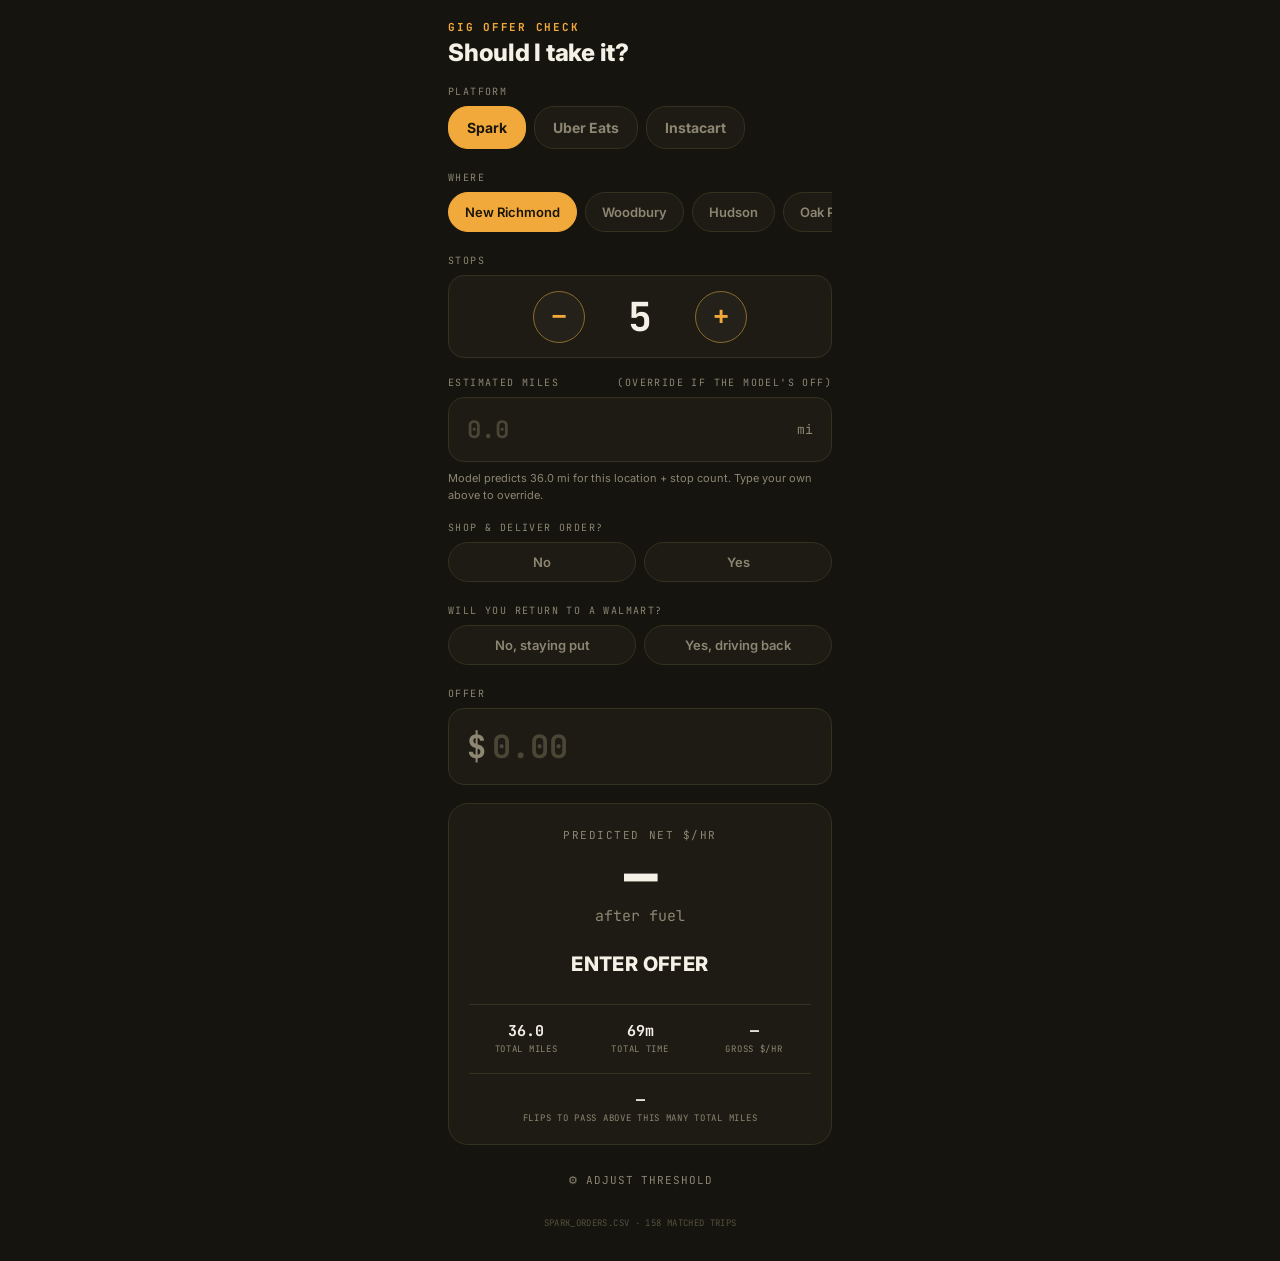
==== index.html.html @ ee831e2d "Add files via upload Add files override" ====
<!DOCTYPE html>
<html lang="en">
<head>
<meta charset="UTF-8">
<meta name="viewport" content="width=device-width, initial-scale=1.0, maximum-scale=1.0, user-scalable=no">
<title>Should I Take It?</title>
<style>
  @import url('https://fonts.googleapis.com/css2?family=JetBrains+Mono:wght@400;500;700;800&family=Inter:wght@400;500;600;700;800&display=swap');

  :root {
    --bg: #15140F;
    --panel: #1D1B14;
    --panel-2: #24211A;
    --amber: #F2A93B;
    --amber-dim: #8A6A2E;
    --go: #4CAF6D;
    --go-dim: #1F3A28;
    --stop: #E2503F;
    --stop-dim: #3E211D;
    --cream: #F5F1E6;
    --muted: #8C8672;
    --line: #35311F;
  }

  * { box-sizing: border-box; -webkit-tap-highlight-color: transparent; }

  html, body {
    margin: 0;
    padding: 0;
    background: var(--bg);
    color: var(--cream);
    font-family: 'Inter', -apple-system, sans-serif;
    min-height: 100%;
    overscroll-behavior: none;
  }

  .app {
    max-width: 420px;
    margin: 0 auto;
    padding: 20px 18px 32px;
    min-height: 100vh;
  }

  .eyebrow {
    font-family: 'JetBrains Mono', monospace;
    font-size: 11px;
    letter-spacing: 0.16em;
    text-transform: uppercase;
    color: var(--amber);
    font-weight: 700;
    margin-bottom: 4px;
  }

  h1 {
    font-size: 24px;
    font-weight: 800;
    margin: 0 0 18px 0;
    letter-spacing: -0.01em;
  }

  .section-label {
    font-family: 'JetBrains Mono', monospace;
    font-size: 10px;
    letter-spacing: 0.14em;
    text-transform: uppercase;
    color: var(--muted);
    margin-bottom: 8px;
    display: flex;
    justify-content: space-between;
    align-items: center;
  }

  /* Pill rows (platform, location, toggles) */
  .pill-row {
    display: flex;
    gap: 8px;
    overflow-x: auto;
    padding-bottom: 4px;
    margin-bottom: 18px;
    scrollbar-width: none;
  }
  .pill-row::-webkit-scrollbar { display: none; }

  .pill {
    flex: 0 0 auto;
    font-family: 'Inter', sans-serif;
    font-size: 13px;
    font-weight: 600;
    padding: 10px 16px;
    border-radius: 20px;
    border: 1px solid var(--line);
    background: var(--panel);
    color: var(--muted);
    white-space: nowrap;
    cursor: pointer;
    transition: all 0.12s ease;
    min-height: 40px;
    display: flex;
    align-items: center;
  }
  .pill.active {
    background: var(--amber);
    border-color: var(--amber);
    color: #1A1509;
  }
  .pill.toggle-yes.active { background: var(--go); border-color: var(--go); color: #0B1E12; }
  .pill.toggle-no.active { background: var(--panel-2); border-color: var(--muted); color: var(--cream); }

  .pill-row.two-up .pill { flex: 1 1 0; justify-content: center; }

  /* Platform tabs — slightly bigger, top of app */
  .platform-row .pill { font-weight: 700; font-size: 14px; padding: 12px 18px; }

  /* Stepper */
  .stepper {
    display: flex;
    align-items: center;
    justify-content: center;
    gap: 20px;
    background: var(--panel);
    border: 1px solid var(--line);
    border-radius: 16px;
    padding: 14px;
    margin-bottom: 18px;
  }
  .stepper button {
    width: 52px;
    height: 52px;
    border-radius: 50%;
    border: 1px solid var(--amber-dim);
    background: var(--panel-2);
    color: var(--amber);
    font-size: 26px;
    font-weight: 700;
    cursor: pointer;
    display: flex;
    align-items: center;
    justify-content: center;
    user-select: none;
    touch-action: manipulation;
  }
  .stepper button:active { background: var(--amber); color: #1A1509; }
  .stops-display {
    font-family: 'JetBrains Mono', monospace;
    font-size: 40px;
    font-weight: 700;
    min-width: 70px;
    text-align: center;
  }
  .stops-sub {
    font-family: 'JetBrains Mono', monospace;
    font-size: 10px;
    color: var(--muted);
    text-transform: uppercase;
    letter-spacing: 0.08em;
    margin-top: 2px;
  }

  /* Generic number/pay input box */
  .input-box {
    display: flex;
    align-items: center;
    background: var(--panel);
    border: 1px solid var(--line);
    border-radius: 16px;
    padding: 8px 18px;
    margin-bottom: 18px;
  }
  .input-box .prefix {
    font-family: 'JetBrains Mono', monospace;
    font-size: 28px;
    font-weight: 700;
    color: var(--muted);
    margin-right: 6px;
  }
  .input-box.big .prefix, .input-box.big input { font-size: 32px; }
  .input-box input {
    flex: 1;
    background: transparent;
    border: none;
    outline: none;
    color: var(--cream);
    font-family: 'JetBrains Mono', monospace;
    font-size: 24px;
    font-weight: 700;
    width: 100%;
    padding: 8px 0;
  }
  .input-box input::placeholder { color: #4A4636; }
  .input-box .suffix {
    font-family: 'JetBrains Mono', monospace;
    font-size: 13px;
    color: var(--muted);
    margin-left: 6px;
    white-space: nowrap;
  }

  .field-pair { display: flex; gap: 10px; }
  .field-pair > div { flex: 1; }

  /* Meter / verdict panel */
  .meter {
    border-radius: 20px;
    padding: 24px 20px 20px;
    text-align: center;
    transition: background 0.2s ease, border-color 0.2s ease;
    border: 1px solid var(--line);
    background: var(--panel);
    position: relative;
    overflow: hidden;
  }
  .meter.go { background: linear-gradient(180deg, var(--go-dim), var(--panel) 70%); border-color: var(--go); }
  .meter.stop { background: linear-gradient(180deg, var(--stop-dim), var(--panel) 70%); border-color: var(--stop); }

  .meter-label {
    font-family: 'JetBrains Mono', monospace;
    font-size: 11px;
    letter-spacing: 0.14em;
    text-transform: uppercase;
    color: var(--muted);
    margin-bottom: 6px;
  }
  .meter-value {
    font-family: 'JetBrains Mono', monospace;
    font-size: 56px;
    font-weight: 800;
    line-height: 1;
    letter-spacing: -0.02em;
  }
  .meter-unit {
    font-family: 'JetBrains Mono', monospace;
    font-size: 15px;
    color: var(--muted);
    margin-top: 2px;
  }

  .verdict {
    margin-top: 16px;
    display: inline-block;
    font-family: 'Inter', sans-serif;
    font-weight: 800;
    font-size: 20px;
    letter-spacing: 0.02em;
    padding: 10px 28px;
    border-radius: 30px;
  }
  .verdict.go { background: var(--go); color: #0B1E12; }
  .verdict.stop { background: var(--stop); color: #2A0F0B; }

  .detail-row {
    display: flex;
    justify-content: space-around;
    margin-top: 18px;
    padding-top: 16px;
    border-top: 1px solid var(--line);
    flex-wrap: wrap;
    gap: 10px 0;
  }
  .detail-item { text-align: center; flex: 1 1 33%; min-width: 80px; }
  .detail-item .num {
    font-family: 'JetBrains Mono', monospace;
    font-size: 15px;
    font-weight: 700;
  }
  .detail-item .lbl {
    font-family: 'JetBrains Mono', monospace;
    font-size: 9px;
    color: var(--muted);
    text-transform: uppercase;
    letter-spacing: 0.08em;
    margin-top: 2px;
  }

  /* Settings toggle */
  .settings-toggle {
    margin-top: 20px;
    text-align: center;
  }
  .settings-toggle button {
    background: none;
    border: none;
    color: var(--muted);
    font-family: 'JetBrains Mono', monospace;
    font-size: 11px;
    letter-spacing: 0.08em;
    text-transform: uppercase;
    cursor: pointer;
    padding: 8px;
  }
  .settings-panel {
    display: none;
    margin-top: 12px;
    background: var(--panel);
    border: 1px solid var(--line);
    border-radius: 14px;
    padding: 16px;
  }
  .settings-panel.open { display: block; }
  .settings-panel label {
    font-family: 'JetBrains Mono', monospace;
    font-size: 10px;
    color: var(--muted);
    text-transform: uppercase;
    letter-spacing: 0.08em;
    display: flex;
    justify-content: space-between;
  }
  .settings-panel input[type="range"] {
    width: 100%;
    margin-top: 8px;
    accent-color: var(--amber);
  }
  .settings-note {
    font-size: 11px;
    color: var(--muted);
    margin-top: 10px;
    line-height: 1.5;
  }
  .save-tag {
    font-family: 'JetBrains Mono', monospace;
    font-size: 9px;
    color: var(--go);
    letter-spacing: 0.06em;
    margin-top: 8px;
    opacity: 0;
    transition: opacity 0.3s ease;
  }
  .save-tag.show { opacity: 1; }

  .footer-note {
    text-align: center;
    font-family: 'JetBrains Mono', monospace;
    font-size: 9px;
    color: #55503E;
    margin-top: 22px;
    letter-spacing: 0.04em;
  }
</style>
</head>
<body>
<div class="app">
  <div class="eyebrow">Gig Offer Check</div>
  <h1>Should I take it?</h1>

  <div class="section-label">Platform</div>
  <div class="pill-row platform-row" id="platformRow"></div>

  <div id="sparkFields">
    <div class="section-label">Where</div>
    <div class="pill-row" id="locationRow"></div>

    <div class="section-label">Stops</div>
    <div class="stepper">
      <button id="stopsMinus">−</button>
      <div>
        <div class="stops-display" id="stopsVal">5</div>
      </div>
      <button id="stopsPlus">+</button>
    </div>

    <div class="section-label">Estimated Miles <span style="font-weight:400;">(override if the model's off)</span></div>
    <div class="input-box">
      <input type="number" inputmode="decimal" id="sparkMilesOverride" placeholder="0.0" step="0.1">
      <span class="suffix">mi</span>
    </div>
    <div class="settings-note" id="sparkMilesHint" style="margin-top:-10px; margin-bottom:18px;"></div>
  </div>

  <div id="directFields" style="display:none;">
    <div class="section-label">Miles (from the app)</div>
    <div class="input-box">
      <input type="number" inputmode="decimal" id="milesInput" placeholder="0.0" step="0.1">
      <span class="suffix">mi</span>
    </div>

    <div class="section-label">App's Estimated Time</div>
    <div class="input-box">
      <input type="number" inputmode="numeric" id="appTimeInput" placeholder="0" step="1">
      <span class="suffix">min</span>
    </div>
  </div>

  <div id="sdSection">
    <div class="section-label">Shop &amp; Deliver Order?</div>
    <div class="pill-row two-up" id="sdRow">
      <div class="pill toggle-no" data-val="no">No</div>
      <div class="pill toggle-yes" data-val="yes">Yes</div>
    </div>
    <div id="itemsField" style="display:none;">
      <div class="section-label">Number of Items</div>
      <div class="input-box">
        <input type="number" inputmode="numeric" id="itemsInput" placeholder="0" step="1">
        <span class="suffix">items · 73 sec/item</span>
      </div>
    </div>
  </div>

  <div class="section-label">Will You Return to a Walmart?</div>
  <div class="pill-row two-up" id="returnRow">
    <div class="pill toggle-no" data-val="no">No, staying put</div>
    <div class="pill toggle-yes" data-val="yes">Yes, driving back</div>
  </div>
  <div id="returnMilesField" style="display:none;">
    <div class="section-label">Miles to Nearest Walmart <span style="font-weight:400;">(you know this better than any estimate)</span></div>
    <div class="input-box">
      <input type="number" inputmode="decimal" id="returnMilesInput" placeholder="0.0" step="0.5">
      <span class="suffix">mi</span>
    </div>
  </div>


  <div class="section-label">Offer</div>
  <div class="input-box big">
    <span class="prefix">$</span>
    <input type="number" inputmode="decimal" id="payInput" placeholder="0.00" step="0.01">
  </div>

  <div class="meter" id="meter">
    <div class="meter-label">Predicted net $/hr</div>
    <div class="meter-value" id="netPerHr">—</div>
    <div class="meter-unit">after fuel</div>
    <div class="verdict" id="verdict">ENTER OFFER</div>

    <div class="detail-row">
      <div class="detail-item">
        <div class="num" id="predMiles">—</div>
        <div class="lbl">Total Miles</div>
      </div>
      <div class="detail-item">
        <div class="num" id="predDur">—</div>
        <div class="lbl">Total Time</div>
      </div>
      <div class="detail-item">
        <div class="num" id="grossPerHr">—</div>
        <div class="lbl">Gross $/hr</div>
      </div>
    </div>
    <div class="detail-row" id="breakevenRow">
      <div class="detail-item" style="flex:1 1 100%;">
        <div class="num" id="breakevenMiles">—</div>
        <div class="lbl">Flips to PASS above this many total miles</div>
      </div>
    </div>
  </div>

  <div class="settings-toggle">
    <button id="settingsBtn">⚙ Adjust threshold</button>
  </div>
  <div class="settings-panel" id="settingsPanel">
    <label>Accept if net $/hr is above <span id="threshVal">$25</span></label>
    <input type="range" id="threshSlider" min="10" max="50" value="25" step="1">
    <div class="save-tag" id="saveTag">✓ SAVED FOR NEXT TIME</div>
    <div class="settings-note">
      Spark estimates are fitted from 158 of your logged orders (May–Aug 2026): distance and time predicted by location + stop count. Uber Eats and Instacart use direct inputs since there's no logged history for them yet — accuracy there will improve once you've logged some real orders. Return-trip miles are never auto-filled — you know which Walmart you'll end up nearest better than any estimate could. All platforms: fuel at $0.222/mi (18 mpg, $4/gal), plus a flat 5-min staging buffer baked into every estimate.
    </div>
  </div>

  <div class="footer-note" id="footerNote">SPARK_ORDERS.CSV · 158 MATCHED TRIPS</div>
</div>

<script>
  // Regression coefficients per location: miles = slope*stops + intercept, duration_min = slope*stops + intercept
  // Derived from historical Spark orders matched to Everlance mileage (May-Aug 2026)
  const SPARK_MODEL = {
    "New Richmond":      { mi_m: 2.226, mi_b: 24.92, dur_m: 6.002, dur_b: 33.62 },
    "Woodbury":          { mi_m: 0.837, mi_b: 30.94, dur_m: 4.324, dur_b: 48.05 },
    "Hudson":            { mi_m: 1.675, mi_b: 19.78, dur_m: 6.849, dur_b: 23.24 },
    "Oak Park Heights":  { mi_m: 2.978, mi_b: 17.12, dur_m: 7.404, dur_b: 27.14 },
    "Hastings":          { mi_m: 0.477, mi_b: 41.78, dur_m: 4.473, dur_b: 49.14 },
    "Cottage Grove":     { mi_m: 6.370, mi_b: -2.19, dur_m: 11.004, dur_b: 13.64 },
    "Sam's Club":        { mi_m: 2.463, mi_b: 20.77, dur_m: 8.150, dur_b: 17.00 },
    "Other":             { mi_m: 1.660, mi_b: 25.83, dur_m: 5.586, dur_b: 35.15 }
  };
  const sparkLocations = Object.keys(SPARK_MODEL);

  const PLATFORMS = ["Spark", "Uber Eats", "Instacart"];
  const FUEL_RATE = 4.00 / 18;      // $/mile at 18 mpg, $4/gal
  const STAGING_MIN = 5;            // flat buffer baked into every order
  const SHOP_SEC_PER_ITEM = 73;     // Derek's measured shopping speed
  const RETURN_AVG_MPH = 35;        // assumed speed for converting return miles to time
  const STORAGE_KEY = "gig_go_nogo_threshold";

  let state = {
    platform: "Spark",
    location: "New Richmond",
    stops: 5,
    sparkMilesOverride: null,
    miles: null,
    appTimeMin: null,
    isSD: false,
    items: null,
    willReturn: false,
    returnMiles: null,
    pay: null,
    threshold: 25
  };

  // ---- Storage: load saved threshold on start (non-blocking) ----
  (async function loadThreshold() {
    try {
      if (window.storage && window.storage.get) {
        const result = await window.storage.get(STORAGE_KEY, false);
        if (result && result.value) {
          const saved = parseInt(result.value);
          if (!isNaN(saved) && saved >= 10 && saved <= 50) {
            state.threshold = saved;
            threshSlider.value = saved;
            threshVal.textContent = '$' + saved;
            render();
          }
        }
      }
    } catch (e) {
      // no saved value yet, or storage unavailable — silently keep default
    }
  })();

  async function saveThreshold(val) {
    try {
      if (window.storage && window.storage.set) {
        await window.storage.set(STORAGE_KEY, String(val), false);
        const tag = document.getElementById('saveTag');
        tag.classList.add('show');
        setTimeout(() => tag.classList.remove('show'), 1400);
      }
    } catch (e) {
      // saving failed silently — threshold still works for this session
    }
  }

  // ---- Platform pills ----
  const platformRow = document.getElementById('platformRow');
  PLATFORMS.forEach(p => {
    const el = document.createElement('div');
    el.className = 'pill' + (p === state.platform ? ' active' : '');
    el.textContent = p;
    el.onclick = () => {
      state.platform = p;
      document.querySelectorAll('#platformRow .pill').forEach(x => x.classList.remove('active'));
      el.classList.add('active');
      updatePlatformView();
      render();
    };
    platformRow.appendChild(el);
  });

  function updatePlatformView() {
    const isSpark = state.platform === 'Spark';
    document.getElementById('sparkFields').style.display = isSpark ? 'block' : 'none';
    document.getElementById('directFields').style.display = isSpark ? 'none' : 'block';
    document.getElementById('footerNote').textContent = isSpark
      ? 'SPARK_ORDERS.CSV · 158 MATCHED TRIPS'
      : state.platform.toUpperCase().replace(' ', '_') + ' · DIRECT-INPUT MODEL (NO HISTORY YET)';
  }

  // ---- Spark location pills ----
  const locRow = document.getElementById('locationRow');
  sparkLocations.forEach(loc => {
    const p = document.createElement('div');
    p.className = 'pill' + (loc === state.location ? ' active' : '');
    p.textContent = loc;
    p.onclick = () => {
      state.location = loc;
      document.querySelectorAll('#locationRow .pill').forEach(el => el.classList.remove('active'));
      p.classList.add('active');
      render();
    };
    locRow.appendChild(p);
  });

  // ---- Stops stepper (Spark only) ----
  document.getElementById('stopsMinus').onclick = () => {
    state.stops = Math.max(1, state.stops - 1);
    render();
  };
  document.getElementById('stopsPlus').onclick = () => {
    state.stops = Math.min(30, state.stops + 1);
    render();
  };

  // ---- Spark miles override ----
  document.getElementById('sparkMilesOverride').addEventListener('input', e => {
    const v = parseFloat(e.target.value);
    state.sparkMilesOverride = (e.target.value === '' || isNaN(v)) ? null : v;
    render();
  });

  // ---- Direct-input fields (Uber Eats / Instacart) ----
  document.getElementById('milesInput').addEventListener('input', e => {
    state.miles = parseFloat(e.target.value);
    render();
  });
  document.getElementById('appTimeInput').addEventListener('input', e => {
    state.appTimeMin = parseFloat(e.target.value);
    render();
  });

  // ---- Shop & Deliver toggle ----
  const sdRow = document.getElementById('sdRow');
  sdRow.querySelectorAll('.pill').forEach(p => {
    p.onclick = () => {
      state.isSD = p.dataset.val === 'yes';
      sdRow.querySelectorAll('.pill').forEach(x => x.classList.remove('active'));
      p.classList.add('active');
      document.getElementById('itemsField').style.display = state.isSD ? 'block' : 'none';
      render();
    };
  });
  document.getElementById('itemsInput').addEventListener('input', e => {
    state.items = parseFloat(e.target.value);
    render();
  });

  // ---- Return-to-a-Walmart toggle ----
  // No auto-filled distance: Derek's "hub" is whichever Walmart is nearest
  // wherever he ends up, not a fixed location, so he types the mileage himself.
  const returnRow = document.getElementById('returnRow');
  returnRow.querySelectorAll('.pill').forEach(p => {
    p.onclick = () => {
      state.willReturn = p.dataset.val === 'yes';
      returnRow.querySelectorAll('.pill').forEach(x => x.classList.remove('active'));
      p.classList.add('active');
      const field = document.getElementById('returnMilesField');
      field.style.display = state.willReturn ? 'block' : 'none';
      if (state.willReturn) {
        document.getElementById('returnMilesInput').focus();
      } else {
        state.returnMiles = null;
        document.getElementById('returnMilesInput').value = '';
      }
      render();
    };
  });
  document.getElementById('returnMilesInput').addEventListener('input', e => {
    state.returnMiles = parseFloat(e.target.value);
    render();
  });

  // ---- Offer input ----
  document.getElementById('payInput').addEventListener('input', e => {
    state.pay = parseFloat(e.target.value);
    render();
  });

  // ---- Settings panel / threshold ----
  const settingsBtn = document.getElementById('settingsBtn');
  const settingsPanel = document.getElementById('settingsPanel');
  settingsBtn.onclick = () => settingsPanel.classList.toggle('open');

  const threshSlider = document.getElementById('threshSlider');
  const threshVal = document.getElementById('threshVal');
  threshSlider.addEventListener('input', e => {
    state.threshold = parseInt(e.target.value);
    threshVal.textContent = '$' + state.threshold;
    render();
  });
  threshSlider.addEventListener('change', e => {
    saveThreshold(parseInt(e.target.value));
  });

  // ---- Core calculation + render ----
  function render() {
    document.getElementById('stopsVal').textContent = state.stops;

    let baseMiles, baseDurMin;

    if (state.platform === 'Spark') {
      const m = SPARK_MODEL[state.location];
      const modelPredMiles = Math.max(1, m.mi_m * state.stops + m.mi_b);
      baseDurMin = Math.max(8, m.dur_m * state.stops + m.dur_b);

      const hasOverride = state.sparkMilesOverride !== null && state.sparkMilesOverride > 0;
      baseMiles = hasOverride ? state.sparkMilesOverride : modelPredMiles;

      const hintEl = document.getElementById('sparkMilesHint');
      if (hasOverride) {
        hintEl.textContent = 'Model would\u2019ve predicted ' + modelPredMiles.toFixed(1) + ' mi \u2014 using your ' + state.sparkMilesOverride.toFixed(1) + ' mi instead.';
      } else {
        hintEl.textContent = 'Model predicts ' + modelPredMiles.toFixed(1) + ' mi for this location + stop count. Type your own above to override.';
      }
    } else {
      baseMiles = state.miles || 0;
      baseDurMin = state.appTimeMin || 0;
    }

    let totalMiles = baseMiles;
    let totalDurMin = baseDurMin + STAGING_MIN;

    if (state.isSD && state.items) {
      totalDurMin += (state.items * SHOP_SEC_PER_ITEM) / 60;
    }

    if (state.willReturn && state.returnMiles) {
      totalMiles += state.returnMiles;
      totalDurMin += (state.returnMiles / RETURN_AVG_MPH) * 60;
    }

    const totalHours = totalDurMin / 60;

    document.getElementById('predMiles').textContent = totalMiles > 0 ? totalMiles.toFixed(1) : '—';
    document.getElementById('predDur').textContent = totalDurMin > 0 ? Math.round(totalDurMin) + 'm' : '—';

    const netEl = document.getElementById('netPerHr');
    const verdictEl = document.getElementById('verdict');
    const meterEl = document.getElementById('meter');
    const grossEl = document.getElementById('grossPerHr');
    const breakevenEl = document.getElementById('breakevenMiles');

    const haveInputs = state.pay && state.pay > 0 && totalHours > 0 &&
      (state.platform === 'Spark' || (state.miles && state.appTimeMin));

    if (!haveInputs) {
      netEl.textContent = '—';
      grossEl.textContent = '—';
      breakevenEl.textContent = '—';
      verdictEl.textContent = state.pay ? 'ENTER MILES + TIME' : 'ENTER OFFER';
      verdictEl.className = 'verdict';
      meterEl.className = 'meter';
      return;
    }

    const fuelCost = totalMiles * FUEL_RATE;
    const netTotal = state.pay - fuelCost;
    const netPerHr = netTotal / totalHours;
    const grossPerHr = state.pay / totalHours;
    const breakevenMiles = (state.pay - state.threshold * totalHours) / FUEL_RATE;

    netEl.textContent = '$' + netPerHr.toFixed(2);
    grossEl.textContent = '$' + grossPerHr.toFixed(2);

    if (breakevenMiles < 0) {
      breakevenEl.textContent = '0 mi (already below)';
    } else {
      breakevenEl.textContent = breakevenMiles.toFixed(1) + ' mi';
    }

    if (netPerHr >= state.threshold) {
      verdictEl.textContent = 'TAKE IT';
      verdictEl.className = 'verdict go';
      meterEl.className = 'meter go';
    } else {
      verdictEl.textContent = 'PASS';
      verdictEl.className = 'verdict stop';
      meterEl.className = 'meter stop';
    }
  }

  updatePlatformView();
  render();
</script>
</body>
</html>
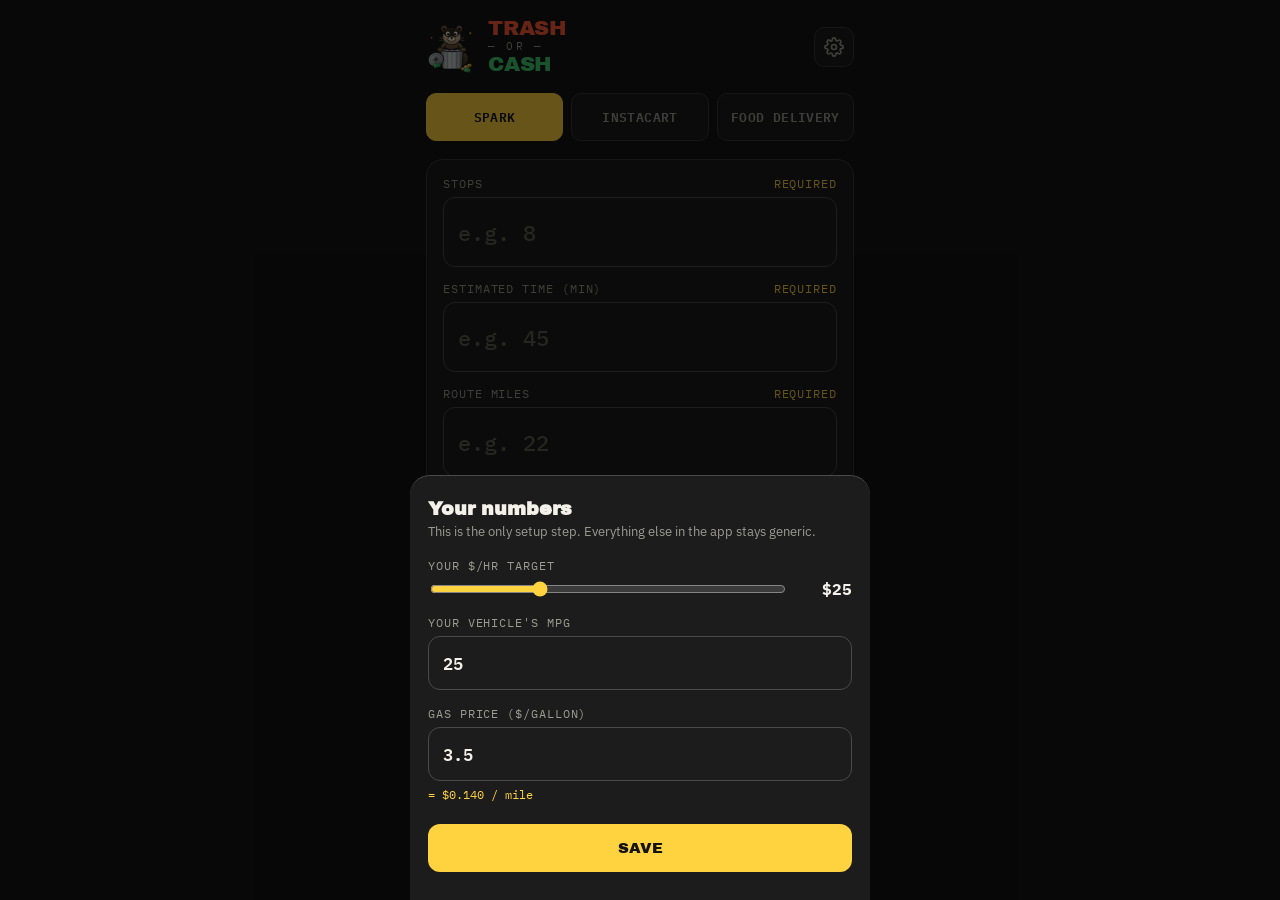
==== commit a6c384a0: "Add files via upload Updated Trash for Cash 8/10/26 11:40pm" ====
--- a/index.html.html
+++ b/index.html.html
@@ -1,752 +1,745 @@
-<!DOCTYPE html>
-<html lang="en">
-<head>
-<meta charset="UTF-8">
-<meta name="viewport" content="width=device-width, initial-scale=1.0, maximum-scale=1.0, user-scalable=no">
-<title>Should I Take It?</title>
-<style>
-  @import url('https://fonts.googleapis.com/css2?family=JetBrains+Mono:wght@400;500;700;800&family=Inter:wght@400;500;600;700;800&display=swap');
-
-  :root {
-    --bg: #15140F;
-    --panel: #1D1B14;
-    --panel-2: #24211A;
-    --amber: #F2A93B;
-    --amber-dim: #8A6A2E;
-    --go: #4CAF6D;
-    --go-dim: #1F3A28;
-    --stop: #E2503F;
-    --stop-dim: #3E211D;
-    --cream: #F5F1E6;
-    --muted: #8C8672;
-    --line: #35311F;
-  }
-
-  * { box-sizing: border-box; -webkit-tap-highlight-color: transparent; }
-
-  html, body {
-    margin: 0;
-    padding: 0;
-    background: var(--bg);
-    color: var(--cream);
-    font-family: 'Inter', -apple-system, sans-serif;
-    min-height: 100%;
-    overscroll-behavior: none;
-  }
-
-  .app {
-    max-width: 420px;
-    margin: 0 auto;
-    padding: 20px 18px 32px;
-    min-height: 100vh;
-  }
-
-  .eyebrow {
-    font-family: 'JetBrains Mono', monospace;
-    font-size: 11px;
-    letter-spacing: 0.16em;
-    text-transform: uppercase;
-    color: var(--amber);
-    font-weight: 700;
-    margin-bottom: 4px;
-  }
-
-  h1 {
-    font-size: 24px;
-    font-weight: 800;
-    margin: 0 0 18px 0;
-    letter-spacing: -0.01em;
-  }
-
-  .section-label {
-    font-family: 'JetBrains Mono', monospace;
-    font-size: 10px;
-    letter-spacing: 0.14em;
-    text-transform: uppercase;
-    color: var(--muted);
-    margin-bottom: 8px;
-    display: flex;
-    justify-content: space-between;
-    align-items: center;
-  }
-
-  /* Pill rows (platform, location, toggles) */
-  .pill-row {
-    display: flex;
-    gap: 8px;
-    overflow-x: auto;
-    padding-bottom: 4px;
-    margin-bottom: 18px;
-    scrollbar-width: none;
-  }
-  .pill-row::-webkit-scrollbar { display: none; }
-
-  .pill {
-    flex: 0 0 auto;
-    font-family: 'Inter', sans-serif;
-    font-size: 13px;
-    font-weight: 600;
-    padding: 10px 16px;
-    border-radius: 20px;
-    border: 1px solid var(--line);
-    background: var(--panel);
-    color: var(--muted);
-    white-space: nowrap;
-    cursor: pointer;
-    transition: all 0.12s ease;
-    min-height: 40px;
-    display: flex;
-    align-items: center;
-  }
-  .pill.active {
-    background: var(--amber);
-    border-color: var(--amber);
-    color: #1A1509;
-  }
-  .pill.toggle-yes.active { background: var(--go); border-color: var(--go); color: #0B1E12; }
-  .pill.toggle-no.active { background: var(--panel-2); border-color: var(--muted); color: var(--cream); }
-
-  .pill-row.two-up .pill { flex: 1 1 0; justify-content: center; }
-
-  /* Platform tabs — slightly bigger, top of app */
-  .platform-row .pill { font-weight: 700; font-size: 14px; padding: 12px 18px; }
-
-  /* Stepper */
-  .stepper {
-    display: flex;
-    align-items: center;
-    justify-content: center;
-    gap: 20px;
-    background: var(--panel);
-    border: 1px solid var(--line);
-    border-radius: 16px;
-    padding: 14px;
-    margin-bottom: 18px;
-  }
-  .stepper button {
-    width: 52px;
-    height: 52px;
-    border-radius: 50%;
-    border: 1px solid var(--amber-dim);
-    background: var(--panel-2);
-    color: var(--amber);
-    font-size: 26px;
-    font-weight: 700;
-    cursor: pointer;
-    display: flex;
-    align-items: center;
-    justify-content: center;
-    user-select: none;
-    touch-action: manipulation;
-  }
-  .stepper button:active { background: var(--amber); color: #1A1509; }
-  .stops-display {
-    font-family: 'JetBrains Mono', monospace;
-    font-size: 40px;
-    font-weight: 700;
-    min-width: 70px;
-    text-align: center;
-  }
-  .stops-sub {
-    font-family: 'JetBrains Mono', monospace;
-    font-size: 10px;
-    color: var(--muted);
-    text-transform: uppercase;
-    letter-spacing: 0.08em;
-    margin-top: 2px;
-  }
-
-  /* Generic number/pay input box */
-  .input-box {
-    display: flex;
-    align-items: center;
-    background: var(--panel);
-    border: 1px solid var(--line);
-    border-radius: 16px;
-    padding: 8px 18px;
-    margin-bottom: 18px;
-  }
-  .input-box .prefix {
-    font-family: 'JetBrains Mono', monospace;
-    font-size: 28px;
-    font-weight: 700;
-    color: var(--muted);
-    margin-right: 6px;
-  }
-  .input-box.big .prefix, .input-box.big input { font-size: 32px; }
-  .input-box input {
-    flex: 1;
-    background: transparent;
-    border: none;
-    outline: none;
-    color: var(--cream);
-    font-family: 'JetBrains Mono', monospace;
-    font-size: 24px;
-    font-weight: 700;
-    width: 100%;
-    padding: 8px 0;
-  }
-  .input-box input::placeholder { color: #4A4636; }
-  .input-box .suffix {
-    font-family: 'JetBrains Mono', monospace;
-    font-size: 13px;
-    color: var(--muted);
-    margin-left: 6px;
-    white-space: nowrap;
-  }
-
-  .field-pair { display: flex; gap: 10px; }
-  .field-pair > div { flex: 1; }
-
-  /* Meter / verdict panel */
-  .meter {
-    border-radius: 20px;
-    padding: 24px 20px 20px;
-    text-align: center;
-    transition: background 0.2s ease, border-color 0.2s ease;
-    border: 1px solid var(--line);
-    background: var(--panel);
-    position: relative;
-    overflow: hidden;
-  }
-  .meter.go { background: linear-gradient(180deg, var(--go-dim), var(--panel) 70%); border-color: var(--go); }
-  .meter.stop { background: linear-gradient(180deg, var(--stop-dim), var(--panel) 70%); border-color: var(--stop); }
-
-  .meter-label {
-    font-family: 'JetBrains Mono', monospace;
-    font-size: 11px;
-    letter-spacing: 0.14em;
-    text-transform: uppercase;
-    color: var(--muted);
-    margin-bottom: 6px;
-  }
-  .meter-value {
-    font-family: 'JetBrains Mono', monospace;
-    font-size: 56px;
-    font-weight: 800;
-    line-height: 1;
-    letter-spacing: -0.02em;
-  }
-  .meter-unit {
-    font-family: 'JetBrains Mono', monospace;
-    font-size: 15px;
-    color: var(--muted);
-    margin-top: 2px;
-  }
-
-  .verdict {
-    margin-top: 16px;
-    display: inline-block;
-    font-family: 'Inter', sans-serif;
-    font-weight: 800;
-    font-size: 20px;
-    letter-spacing: 0.02em;
-    padding: 10px 28px;
-    border-radius: 30px;
-  }
-  .verdict.go { background: var(--go); color: #0B1E12; }
-  .verdict.stop { background: var(--stop); color: #2A0F0B; }
-
-  .detail-row {
-    display: flex;
-    justify-content: space-around;
-    margin-top: 18px;
-    padding-top: 16px;
-    border-top: 1px solid var(--line);
-    flex-wrap: wrap;
-    gap: 10px 0;
-  }
-  .detail-item { text-align: center; flex: 1 1 33%; min-width: 80px; }
-  .detail-item .num {
-    font-family: 'JetBrains Mono', monospace;
-    font-size: 15px;
-    font-weight: 700;
-  }
-  .detail-item .lbl {
-    font-family: 'JetBrains Mono', monospace;
-    font-size: 9px;
-    color: var(--muted);
-    text-transform: uppercase;
-    letter-spacing: 0.08em;
-    margin-top: 2px;
-  }
-
-  /* Settings toggle */
-  .settings-toggle {
-    margin-top: 20px;
-    text-align: center;
-  }
-  .settings-toggle button {
-    background: none;
-    border: none;
-    color: var(--muted);
-    font-family: 'JetBrains Mono', monospace;
-    font-size: 11px;
-    letter-spacing: 0.08em;
-    text-transform: uppercase;
-    cursor: pointer;
-    padding: 8px;
-  }
-  .settings-panel {
-    display: none;
-    margin-top: 12px;
-    background: var(--panel);
-    border: 1px solid var(--line);
-    border-radius: 14px;
-    padding: 16px;
-  }
-  .settings-panel.open { display: block; }
-  .settings-panel label {
-    font-family: 'JetBrains Mono', monospace;
-    font-size: 10px;
-    color: var(--muted);
-    text-transform: uppercase;
-    letter-spacing: 0.08em;
-    display: flex;
-    justify-content: space-between;
-  }
-  .settings-panel input[type="range"] {
-    width: 100%;
-    margin-top: 8px;
-    accent-color: var(--amber);
-  }
-  .settings-note {
-    font-size: 11px;
-    color: var(--muted);
-    margin-top: 10px;
-    line-height: 1.5;
-  }
-  .save-tag {
-    font-family: 'JetBrains Mono', monospace;
-    font-size: 9px;
-    color: var(--go);
-    letter-spacing: 0.06em;
-    margin-top: 8px;
-    opacity: 0;
-    transition: opacity 0.3s ease;
-  }
-  .save-tag.show { opacity: 1; }
-
-  .footer-note {
-    text-align: center;
-    font-family: 'JetBrains Mono', monospace;
-    font-size: 9px;
-    color: #55503E;
-    margin-top: 22px;
-    letter-spacing: 0.04em;
-  }
-</style>
-</head>
-<body>
-<div class="app">
-  <div class="eyebrow">Gig Offer Check</div>
-  <h1>Should I take it?</h1>
-
-  <div class="section-label">Platform</div>
-  <div class="pill-row platform-row" id="platformRow"></div>
-
-  <div id="sparkFields">
-    <div class="section-label">Where</div>
-    <div class="pill-row" id="locationRow"></div>
-
-    <div class="section-label">Stops</div>
-    <div class="stepper">
-      <button id="stopsMinus">−</button>
-      <div>
-        <div class="stops-display" id="stopsVal">5</div>
-      </div>
-      <button id="stopsPlus">+</button>
-    </div>
-
-    <div class="section-label">Estimated Miles <span style="font-weight:400;">(override if the model's off)</span></div>
-    <div class="input-box">
-      <input type="number" inputmode="decimal" id="sparkMilesOverride" placeholder="0.0" step="0.1">
-      <span class="suffix">mi</span>
-    </div>
-    <div class="settings-note" id="sparkMilesHint" style="margin-top:-10px; margin-bottom:18px;"></div>
-  </div>
-
-  <div id="directFields" style="display:none;">
-    <div class="section-label">Miles (from the app)</div>
-    <div class="input-box">
-      <input type="number" inputmode="decimal" id="milesInput" placeholder="0.0" step="0.1">
-      <span class="suffix">mi</span>
-    </div>
-
-    <div class="section-label">App's Estimated Time</div>
-    <div class="input-box">
-      <input type="number" inputmode="numeric" id="appTimeInput" placeholder="0" step="1">
-      <span class="suffix">min</span>
-    </div>
-  </div>
-
-  <div id="sdSection">
-    <div class="section-label">Shop &amp; Deliver Order?</div>
-    <div class="pill-row two-up" id="sdRow">
-      <div class="pill toggle-no" data-val="no">No</div>
-      <div class="pill toggle-yes" data-val="yes">Yes</div>
-    </div>
-    <div id="itemsField" style="display:none;">
-      <div class="section-label">Number of Items</div>
-      <div class="input-box">
-        <input type="number" inputmode="numeric" id="itemsInput" placeholder="0" step="1">
-        <span class="suffix">items · 73 sec/item</span>
-      </div>
-    </div>
-  </div>
-
-  <div class="section-label">Will You Return to a Walmart?</div>
-  <div class="pill-row two-up" id="returnRow">
-    <div class="pill toggle-no" data-val="no">No, staying put</div>
-    <div class="pill toggle-yes" data-val="yes">Yes, driving back</div>
-  </div>
-  <div id="returnMilesField" style="display:none;">
-    <div class="section-label">Miles to Nearest Walmart <span style="font-weight:400;">(you know this better than any estimate)</span></div>
-    <div class="input-box">
-      <input type="number" inputmode="decimal" id="returnMilesInput" placeholder="0.0" step="0.5">
-      <span class="suffix">mi</span>
-    </div>
-  </div>
-
-
-  <div class="section-label">Offer</div>
-  <div class="input-box big">
-    <span class="prefix">$</span>
-    <input type="number" inputmode="decimal" id="payInput" placeholder="0.00" step="0.01">
-  </div>
-
-  <div class="meter" id="meter">
-    <div class="meter-label">Predicted net $/hr</div>
-    <div class="meter-value" id="netPerHr">—</div>
-    <div class="meter-unit">after fuel</div>
-    <div class="verdict" id="verdict">ENTER OFFER</div>
-
-    <div class="detail-row">
-      <div class="detail-item">
-        <div class="num" id="predMiles">—</div>
-        <div class="lbl">Total Miles</div>
-      </div>
-      <div class="detail-item">
-        <div class="num" id="predDur">—</div>
-        <div class="lbl">Total Time</div>
-      </div>
-      <div class="detail-item">
-        <div class="num" id="grossPerHr">—</div>
-        <div class="lbl">Gross $/hr</div>
-      </div>
-    </div>
-    <div class="detail-row" id="breakevenRow">
-      <div class="detail-item" style="flex:1 1 100%;">
-        <div class="num" id="breakevenMiles">—</div>
-        <div class="lbl">Flips to PASS above this many total miles</div>
-      </div>
-    </div>
-  </div>
-
-  <div class="settings-toggle">
-    <button id="settingsBtn">⚙ Adjust threshold</button>
-  </div>
-  <div class="settings-panel" id="settingsPanel">
-    <label>Accept if net $/hr is above <span id="threshVal">$25</span></label>
-    <input type="range" id="threshSlider" min="10" max="50" value="25" step="1">
-    <div class="save-tag" id="saveTag">✓ SAVED FOR NEXT TIME</div>
-    <div class="settings-note">
-      Spark estimates are fitted from 158 of your logged orders (May–Aug 2026): distance and time predicted by location + stop count. Uber Eats and Instacart use direct inputs since there's no logged history for them yet — accuracy there will improve once you've logged some real orders. Return-trip miles are never auto-filled — you know which Walmart you'll end up nearest better than any estimate could. All platforms: fuel at $0.222/mi (18 mpg, $4/gal), plus a flat 5-min staging buffer baked into every estimate.
-    </div>
-  </div>
-
-  <div class="footer-note" id="footerNote">SPARK_ORDERS.CSV · 158 MATCHED TRIPS</div>
-</div>
-
-<script>
-  // Regression coefficients per location: miles = slope*stops + intercept, duration_min = slope*stops + intercept
-  // Derived from historical Spark orders matched to Everlance mileage (May-Aug 2026)
-  const SPARK_MODEL = {
-    "New Richmond":      { mi_m: 2.226, mi_b: 24.92, dur_m: 6.002, dur_b: 33.62 },
-    "Woodbury":          { mi_m: 0.837, mi_b: 30.94, dur_m: 4.324, dur_b: 48.05 },
-    "Hudson":            { mi_m: 1.675, mi_b: 19.78, dur_m: 6.849, dur_b: 23.24 },
-    "Oak Park Heights":  { mi_m: 2.978, mi_b: 17.12, dur_m: 7.404, dur_b: 27.14 },
-    "Hastings":          { mi_m: 0.477, mi_b: 41.78, dur_m: 4.473, dur_b: 49.14 },
-    "Cottage Grove":     { mi_m: 6.370, mi_b: -2.19, dur_m: 11.004, dur_b: 13.64 },
-    "Sam's Club":        { mi_m: 2.463, mi_b: 20.77, dur_m: 8.150, dur_b: 17.00 },
-    "Other":             { mi_m: 1.660, mi_b: 25.83, dur_m: 5.586, dur_b: 35.15 }
-  };
-  const sparkLocations = Object.keys(SPARK_MODEL);
-
-  const PLATFORMS = ["Spark", "Uber Eats", "Instacart"];
-  const FUEL_RATE = 4.00 / 18;      // $/mile at 18 mpg, $4/gal
-  const STAGING_MIN = 5;            // flat buffer baked into every order
-  const SHOP_SEC_PER_ITEM = 73;     // Derek's measured shopping speed
-  const RETURN_AVG_MPH = 35;        // assumed speed for converting return miles to time
-  const STORAGE_KEY = "gig_go_nogo_threshold";
-
-  let state = {
-    platform: "Spark",
-    location: "New Richmond",
-    stops: 5,
-    sparkMilesOverride: null,
-    miles: null,
-    appTimeMin: null,
-    isSD: false,
-    items: null,
-    willReturn: false,
-    returnMiles: null,
-    pay: null,
-    threshold: 25
-  };
-
-  // ---- Storage: load saved threshold on start (non-blocking) ----
-  (async function loadThreshold() {
-    try {
-      if (window.storage && window.storage.get) {
-        const result = await window.storage.get(STORAGE_KEY, false);
-        if (result && result.value) {
-          const saved = parseInt(result.value);
-          if (!isNaN(saved) && saved >= 10 && saved <= 50) {
-            state.threshold = saved;
-            threshSlider.value = saved;
-            threshVal.textContent = '$' + saved;
-            render();
-          }
-        }
-      }
-    } catch (e) {
-      // no saved value yet, or storage unavailable — silently keep default
-    }
-  })();
-
-  async function saveThreshold(val) {
-    try {
-      if (window.storage && window.storage.set) {
-        await window.storage.set(STORAGE_KEY, String(val), false);
-        const tag = document.getElementById('saveTag');
-        tag.classList.add('show');
-        setTimeout(() => tag.classList.remove('show'), 1400);
-      }
-    } catch (e) {
-      // saving failed silently — threshold still works for this session
-    }
-  }
-
-  // ---- Platform pills ----
-  const platformRow = document.getElementById('platformRow');
-  PLATFORMS.forEach(p => {
-    const el = document.createElement('div');
-    el.className = 'pill' + (p === state.platform ? ' active' : '');
-    el.textContent = p;
-    el.onclick = () => {
-      state.platform = p;
-      document.querySelectorAll('#platformRow .pill').forEach(x => x.classList.remove('active'));
-      el.classList.add('active');
-      updatePlatformView();
-      render();
-    };
-    platformRow.appendChild(el);
-  });
-
-  function updatePlatformView() {
-    const isSpark = state.platform === 'Spark';
-    document.getElementById('sparkFields').style.display = isSpark ? 'block' : 'none';
-    document.getElementById('directFields').style.display = isSpark ? 'none' : 'block';
-    document.getElementById('footerNote').textContent = isSpark
-      ? 'SPARK_ORDERS.CSV · 158 MATCHED TRIPS'
-      : state.platform.toUpperCase().replace(' ', '_') + ' · DIRECT-INPUT MODEL (NO HISTORY YET)';
-  }
-
-  // ---- Spark location pills ----
-  const locRow = document.getElementById('locationRow');
-  sparkLocations.forEach(loc => {
-    const p = document.createElement('div');
-    p.className = 'pill' + (loc === state.location ? ' active' : '');
-    p.textContent = loc;
-    p.onclick = () => {
-      state.location = loc;
-      document.querySelectorAll('#locationRow .pill').forEach(el => el.classList.remove('active'));
-      p.classList.add('active');
-      render();
-    };
-    locRow.appendChild(p);
-  });
-
-  // ---- Stops stepper (Spark only) ----
-  document.getElementById('stopsMinus').onclick = () => {
-    state.stops = Math.max(1, state.stops - 1);
-    render();
-  };
-  document.getElementById('stopsPlus').onclick = () => {
-    state.stops = Math.min(30, state.stops + 1);
-    render();
-  };
-
-  // ---- Spark miles override ----
-  document.getElementById('sparkMilesOverride').addEventListener('input', e => {
-    const v = parseFloat(e.target.value);
-    state.sparkMilesOverride = (e.target.value === '' || isNaN(v)) ? null : v;
-    render();
-  });
-
-  // ---- Direct-input fields (Uber Eats / Instacart) ----
-  document.getElementById('milesInput').addEventListener('input', e => {
-    state.miles = parseFloat(e.target.value);
-    render();
-  });
-  document.getElementById('appTimeInput').addEventListener('input', e => {
-    state.appTimeMin = parseFloat(e.target.value);
-    render();
-  });
-
-  // ---- Shop & Deliver toggle ----
-  const sdRow = document.getElementById('sdRow');
-  sdRow.querySelectorAll('.pill').forEach(p => {
-    p.onclick = () => {
-      state.isSD = p.dataset.val === 'yes';
-      sdRow.querySelectorAll('.pill').forEach(x => x.classList.remove('active'));
-      p.classList.add('active');
-      document.getElementById('itemsField').style.display = state.isSD ? 'block' : 'none';
-      render();
-    };
-  });
-  document.getElementById('itemsInput').addEventListener('input', e => {
-    state.items = parseFloat(e.target.value);
-    render();
-  });
-
-  // ---- Return-to-a-Walmart toggle ----
-  // No auto-filled distance: Derek's "hub" is whichever Walmart is nearest
-  // wherever he ends up, not a fixed location, so he types the mileage himself.
-  const returnRow = document.getElementById('returnRow');
-  returnRow.querySelectorAll('.pill').forEach(p => {
-    p.onclick = () => {
-      state.willReturn = p.dataset.val === 'yes';
-      returnRow.querySelectorAll('.pill').forEach(x => x.classList.remove('active'));
-      p.classList.add('active');
-      const field = document.getElementById('returnMilesField');
-      field.style.display = state.willReturn ? 'block' : 'none';
-      if (state.willReturn) {
-        document.getElementById('returnMilesInput').focus();
-      } else {
-        state.returnMiles = null;
-        document.getElementById('returnMilesInput').value = '';
-      }
-      render();
-    };
-  });
-  document.getElementById('returnMilesInput').addEventListener('input', e => {
-    state.returnMiles = parseFloat(e.target.value);
-    render();
-  });
-
-  // ---- Offer input ----
-  document.getElementById('payInput').addEventListener('input', e => {
-    state.pay = parseFloat(e.target.value);
-    render();
-  });
-
-  // ---- Settings panel / threshold ----
-  const settingsBtn = document.getElementById('settingsBtn');
-  const settingsPanel = document.getElementById('settingsPanel');
-  settingsBtn.onclick = () => settingsPanel.classList.toggle('open');
-
-  const threshSlider = document.getElementById('threshSlider');
-  const threshVal = document.getElementById('threshVal');
-  threshSlider.addEventListener('input', e => {
-    state.threshold = parseInt(e.target.value);
-    threshVal.textContent = '$' + state.threshold;
-    render();
-  });
-  threshSlider.addEventListener('change', e => {
-    saveThreshold(parseInt(e.target.value));
-  });
-
-  // ---- Core calculation + render ----
-  function render() {
-    document.getElementById('stopsVal').textContent = state.stops;
-
-    let baseMiles, baseDurMin;
-
-    if (state.platform === 'Spark') {
-      const m = SPARK_MODEL[state.location];
-      const modelPredMiles = Math.max(1, m.mi_m * state.stops + m.mi_b);
-      baseDurMin = Math.max(8, m.dur_m * state.stops + m.dur_b);
-
-      const hasOverride = state.sparkMilesOverride !== null && state.sparkMilesOverride > 0;
-      baseMiles = hasOverride ? state.sparkMilesOverride : modelPredMiles;
-
-      const hintEl = document.getElementById('sparkMilesHint');
-      if (hasOverride) {
-        hintEl.textContent = 'Model would\u2019ve predicted ' + modelPredMiles.toFixed(1) + ' mi \u2014 using your ' + state.sparkMilesOverride.toFixed(1) + ' mi instead.';
-      } else {
-        hintEl.textContent = 'Model predicts ' + modelPredMiles.toFixed(1) + ' mi for this location + stop count. Type your own above to override.';
-      }
-    } else {
-      baseMiles = state.miles || 0;
-      baseDurMin = state.appTimeMin || 0;
-    }
-
-    let totalMiles = baseMiles;
-    let totalDurMin = baseDurMin + STAGING_MIN;
-
-    if (state.isSD && state.items) {
-      totalDurMin += (state.items * SHOP_SEC_PER_ITEM) / 60;
-    }
-
-    if (state.willReturn && state.returnMiles) {
-      totalMiles += state.returnMiles;
-      totalDurMin += (state.returnMiles / RETURN_AVG_MPH) * 60;
-    }
-
-    const totalHours = totalDurMin / 60;
-
-    document.getElementById('predMiles').textContent = totalMiles > 0 ? totalMiles.toFixed(1) : '—';
-    document.getElementById('predDur').textContent = totalDurMin > 0 ? Math.round(totalDurMin) + 'm' : '—';
-
-    const netEl = document.getElementById('netPerHr');
-    const verdictEl = document.getElementById('verdict');
-    const meterEl = document.getElementById('meter');
-    const grossEl = document.getElementById('grossPerHr');
-    const breakevenEl = document.getElementById('breakevenMiles');
-
-    const haveInputs = state.pay && state.pay > 0 && totalHours > 0 &&
-      (state.platform === 'Spark' || (state.miles && state.appTimeMin));
-
-    if (!haveInputs) {
-      netEl.textContent = '—';
-      grossEl.textContent = '—';
-      breakevenEl.textContent = '—';
-      verdictEl.textContent = state.pay ? 'ENTER MILES + TIME' : 'ENTER OFFER';
-      verdictEl.className = 'verdict';
-      meterEl.className = 'meter';
-      return;
-    }
-
-    const fuelCost = totalMiles * FUEL_RATE;
-    const netTotal = state.pay - fuelCost;
-    const netPerHr = netTotal / totalHours;
-    const grossPerHr = state.pay / totalHours;
-    const breakevenMiles = (state.pay - state.threshold * totalHours) / FUEL_RATE;
-
-    netEl.textContent = '$' + netPerHr.toFixed(2);
-    grossEl.textContent = '$' + grossPerHr.toFixed(2);
-
-    if (breakevenMiles < 0) {
-      breakevenEl.textContent = '0 mi (already below)';
-    } else {
-      breakevenEl.textContent = breakevenMiles.toFixed(1) + ' mi';
-    }
-
-    if (netPerHr >= state.threshold) {
-      verdictEl.textContent = 'TAKE IT';
-      verdictEl.className = 'verdict go';
-      meterEl.className = 'meter go';
-    } else {
-      verdictEl.textContent = 'PASS';
-      verdictEl.className = 'verdict stop';
-      meterEl.className = 'meter stop';
-    }
-  }
-
-  updatePlatformView();
-  render();
-</script>
-</body>
-</html>
+<!DOCTYPE html>
+<html lang="en">
+<head>
+<meta charset="UTF-8">
+<meta name="viewport" content="width=device-width, initial-scale=1.0, maximum-scale=1.0, user-scalable=no">
+<title>Trash or Cash</title>
+<style>
+  @import url('https://fonts.googleapis.com/css2?family=Archivo+Black&family=IBM+Plex+Sans:wght@400;500;600;700&family=IBM+Plex+Mono:wght@500;600;700&display=swap');
+
+  :root{
+    --bg: #131313;
+    --panel: #1C1C1C;
+    --panel-2: #232323;
+    --line: #383838;
+    --line-bright: #4a4a4a;
+    --text: #F4F1EA;
+    --muted: #9C9C94;
+    --cash: #3ECF6E;
+    --cash-dim: #163821;
+    --trash: #FF5A36;
+    --trash-dim: #3D1D14;
+    --caution: #FFD23F;
+  }
+
+  *{ box-sizing:border-box; -webkit-tap-highlight-color:transparent; }
+
+  html,body{
+    margin:0; padding:0;
+    background:var(--bg);
+    color:var(--text);
+    font-family:'IBM Plex Sans', -apple-system, sans-serif;
+    min-height:100%;
+    overscroll-behavior:none;
+  }
+
+  .app{ max-width:460px; margin:0 auto; padding:18px 16px 40px; min-height:100vh; }
+
+  /* ---------- Header / Logo ---------- */
+  header{ display:flex; align-items:center; justify-content:space-between; margin-bottom:18px; }
+  .brand{ display:flex; align-items:center; gap:10px; }
+  .brand-icon{ width:52px; height:52px; flex:0 0 auto; }
+  .wordmark{ font-family:'Archivo Black', sans-serif; font-size:21px; line-height:1; letter-spacing:-0.01em; }
+  .wordmark .trash-word{ color:var(--trash); }
+  .wordmark .or-word{ color:var(--muted); font-family:'IBM Plex Mono',monospace; font-size:11px; display:block; letter-spacing:0.2em; margin:2px 0; }
+  .wordmark .cash-word{ color:var(--cash); }
+
+  .gear-btn{
+    width:40px; height:40px; border-radius:10px; border:1px solid var(--line);
+    background:var(--panel); display:flex; align-items:center; justify-content:center;
+    color:var(--muted); cursor:pointer;
+  }
+  .gear-btn:active{ background:var(--panel-2); }
+
+  /* ---------- Tabs ---------- */
+  .tabs{ display:flex; gap:8px; margin-bottom:18px; }
+  .tab{
+    flex:1; text-align:center; padding:12px 6px; border-radius:10px;
+    border:1.5px solid var(--line); background:var(--panel);
+    font-family:'IBM Plex Mono',monospace; font-weight:600; font-size:12.5px;
+    letter-spacing:0.03em; color:var(--muted); cursor:pointer;
+  }
+  .tab.active{ border-color:var(--caution); color:var(--bg); background:var(--caution); }
+
+  /* ---------- Field blocks ---------- */
+  .field-group{ margin-bottom:14px; }
+  .field-label{
+    font-family:'IBM Plex Mono',monospace; font-size:11.5px; letter-spacing:0.08em;
+    text-transform:uppercase; color:var(--muted); margin-bottom:6px; display:flex;
+    justify-content:space-between; align-items:baseline;
+  }
+  .field-label .req{ color:var(--caution); }
+  .field-input{
+    width:100%; padding:16px 14px; border-radius:12px; border:1.5px solid var(--line-bright);
+    background:var(--panel); color:var(--text); font-family:'IBM Plex Mono',monospace;
+    font-size:22px; font-weight:600; outline:none;
+  }
+  .field-input:focus{ border-color:var(--caution); }
+  .field-input::placeholder{ color:#5c5c56; font-weight:500; }
+  .field-hint{ font-size:12px; color:var(--muted); margin-top:5px; }
+
+  .required-block{
+    background:var(--panel); border:1px solid var(--line); border-radius:16px;
+    padding:16px; margin-bottom:14px;
+  }
+
+  /* ---------- More details (optional) ---------- */
+  .more-toggle{
+    width:100%; display:flex; align-items:center; justify-content:space-between;
+    background:transparent; border:1px dashed var(--line-bright); border-radius:12px;
+    padding:12px 14px; color:var(--muted); font-family:'IBM Plex Mono',monospace;
+    font-size:12px; letter-spacing:0.05em; cursor:pointer; margin-bottom:10px;
+  }
+  .more-toggle .chev{ transition:transform .2s ease; }
+  .more-toggle.open .chev{ transform:rotate(180deg); }
+  .more-panel{ display:none; margin-bottom:14px; }
+  .more-panel.open{ display:block; }
+  .more-panel .field-group{ margin-bottom:12px; }
+  .more-panel .field-input{ font-size:17px; padding:12px 14px; }
+
+  /* ---------- Check button ---------- */
+  .check-btn{
+    width:100%; padding:18px; border-radius:14px; border:none;
+    background:var(--caution); color:var(--bg); font-family:'Archivo Black',sans-serif;
+    font-size:16px; letter-spacing:0.02em; cursor:pointer; margin:6px 0 20px;
+  }
+  .check-btn:active{ opacity:0.85; }
+
+  /* ---------- Result ---------- */
+  .result{ display:none; }
+  .result.show{ display:block; animation:rise .25s ease; }
+  @keyframes rise{ from{ opacity:0; transform:translateY(8px);} to{opacity:1; transform:translateY(0);} }
+
+  .verdict-card{
+    border-radius:18px; padding:24px 20px; text-align:center; margin-bottom:14px;
+    border:2px solid transparent;
+  }
+  .verdict-card.cash{ background:var(--cash-dim); border-color:var(--cash); }
+  .verdict-card.trash{ background:var(--trash-dim); border-color:var(--trash); }
+
+  .verdict-word{ font-family:'Archivo Black',sans-serif; font-size:44px; line-height:1; letter-spacing:-0.01em; }
+  .verdict-card.cash .verdict-word{ color:var(--cash); }
+  .verdict-card.trash .verdict-word{ color:var(--trash); }
+
+  .verdict-sub{ font-family:'IBM Plex Mono',monospace; font-size:13px; color:var(--text); opacity:0.85; margin-top:6px; }
+
+  /* Tilt bar signature element */
+  .tilt-wrap{ margin:18px auto 4px; max-width:280px; }
+  .tilt-track{
+    position:relative; height:10px; border-radius:6px; background:var(--panel-2);
+    border:1px solid var(--line); overflow:visible;
+  }
+  .tilt-fill{
+    position:absolute; top:0; bottom:0; left:50%; border-radius:6px;
+    transition:width .3s ease, background .3s ease, left .3s ease;
+  }
+  .tilt-marker{
+    position:absolute; top:50%; width:2px; height:20px; background:var(--muted);
+    left:50%; transform:translate(-50%,-50%);
+  }
+  .tilt-labels{ display:flex; justify-content:space-between; font-family:'IBM Plex Mono',monospace;
+    font-size:10px; color:var(--muted); margin-top:6px; letter-spacing:0.05em; }
+
+  .stat-grid{ display:grid; grid-template-columns:1fr 1fr; gap:10px; margin-bottom:8px; }
+  .stat-box{ background:var(--panel); border:1px solid var(--line); border-radius:12px; padding:12px 14px; }
+  .stat-box .stat-label{ font-family:'IBM Plex Mono',monospace; font-size:10.5px; text-transform:uppercase;
+    letter-spacing:0.06em; color:var(--muted); margin-bottom:4px; }
+  .stat-box .stat-value{ font-family:'IBM Plex Mono',monospace; font-size:19px; font-weight:600; }
+
+  .breakeven-note{
+    font-family:'IBM Plex Mono',monospace; font-size:12.5px; color:var(--muted);
+    text-align:center; padding:10px 6px 0;
+  }
+
+  /* ---------- Settings modal ---------- */
+  .modal-backdrop{
+    display:none; position:fixed; inset:0; background:rgba(0,0,0,0.6); z-index:50;
+    align-items:flex-end; justify-content:center;
+  }
+  .modal-backdrop.show{ display:flex; }
+  .modal{
+    background:var(--panel); border-top:1.5px solid var(--line-bright); border-radius:20px 20px 0 0;
+    width:100%; max-width:460px; padding:22px 18px 28px; max-height:88vh; overflow-y:auto;
+  }
+  .modal h2{ font-family:'Archivo Black',sans-serif; font-size:19px; margin:0 0 4px; }
+  .modal .modal-sub{ font-size:13px; color:var(--muted); margin-bottom:18px; }
+  .modal .field-group{ margin-bottom:16px; }
+  .slider-row{ display:flex; align-items:center; gap:12px; }
+  .slider-row input[type=range]{ flex:1; accent-color:var(--caution); }
+  .slider-value{ font-family:'IBM Plex Mono',monospace; font-weight:700; font-size:16px; min-width:52px; text-align:right; }
+  .modal-save{
+    width:100%; padding:16px; border-radius:12px; border:none; background:var(--caution);
+    color:var(--bg); font-family:'Archivo Black',sans-serif; font-size:15px; cursor:pointer; margin-top:6px;
+  }
+  .derived-rate{ font-family:'IBM Plex Mono',monospace; font-size:12px; color:var(--caution); margin-top:6px; }
+
+  .footer-note{ text-align:center; font-size:11px; color:var(--muted); margin-top:22px; line-height:1.5; }
+</style>
+</head>
+<body>
+<div class="app">
+
+  <header>
+    <div class="brand">
+      <svg class="brand-icon" viewBox="0 0 200 200" fill="none">
+  <defs>
+    <linearGradient id="canG" x1="0" y1="0" x2="1" y2="0">
+      <stop offset="0%" stop-color="#9aa0a3"/>
+      <stop offset="50%" stop-color="#d4d9db"/>
+      <stop offset="100%" stop-color="#787e81"/>
+    </linearGradient>
+    <linearGradient id="lidG" x1="0" y1="0" x2="1" y2="1">
+      <stop offset="0%" stop-color="#c7cccb"/>
+      <stop offset="100%" stop-color="#868c8a"/>
+    </linearGradient>
+    <linearGradient id="furG" x1="0" y1="0" x2="0" y2="1">
+      <stop offset="0%" stop-color="#8a734f"/>
+      <stop offset="100%" stop-color="#5e4c33"/>
+    </linearGradient>
+    <linearGradient id="headG" x1="0" y1="0" x2="0" y2="1">
+      <stop offset="0%" stop-color="#dfcda6"/>
+      <stop offset="100%" stop-color="#b49a70"/>
+    </linearGradient>
+    <linearGradient id="billG5" x1="0" y1="0" x2="1" y2="1">
+      <stop offset="0%" stop-color="#6BEF98"/>
+      <stop offset="100%" stop-color="#238C4A"/>
+    </linearGradient>
+    <radialGradient id="coinG5" cx="35%" cy="30%" r="75%">
+      <stop offset="0%" stop-color="#FFE9A0"/>
+      <stop offset="100%" stop-color="#C08E12"/>
+    </radialGradient>
+    <linearGradient id="coinRimG" x1="0" y1="0" x2="0" y2="1">
+      <stop offset="0%" stop-color="#a67a12"/>
+      <stop offset="100%" stop-color="#6b4c08"/>
+    </linearGradient>
+  </defs>
+
+  <ellipse cx="100" cy="180" rx="66" ry="9" fill="#000" opacity="0.35"/>
+
+  <!-- TAIL -->
+  <path d="M132 160c14 3 23-8 20-20-2-7-8-11-14-9" fill="none" stroke="url(#furG)" stroke-width="16" stroke-linecap="round"/>
+  <path d="M132 160c14 3 23-8 20-20-2-7-8-11-14-9" fill="none" stroke="#241d13" stroke-width="16" stroke-linecap="round" stroke-dasharray="5 9" opacity="0.5"/>
+
+  <!-- CAN BODY: simple rounded shape, no complex clipping -->
+  <path d="M56 108h88l-6 68a10 10 0 0 1-10 9H72a10 10 0 0 1-10-9z"
+        fill="url(#canG)" stroke="#161717" stroke-width="3.5" stroke-linejoin="round"/>
+  <!-- simple bold ribs -->
+  <g stroke="#3a3d3c" stroke-width="2.4" opacity="0.5">
+    <path d="M66 112l1 68"/><path d="M82 112l0 70"/><path d="M100 112l0 71"/>
+    <path d="M118 112l0 70"/><path d="M134 112l-1 68"/>
+  </g>
+  <g stroke="#fff" stroke-width="1.4" opacity="0.4">
+    <path d="M74 112l1 68"/><path d="M91 112l0 70"/><path d="M109 112l0 70"/><path d="M126 112l-1 68"/>
+  </g>
+  <!-- rim -->
+  <ellipse cx="100" cy="108" rx="44" ry="10" fill="#b3b8b6" stroke="#161717" stroke-width="3.5"/>
+  <ellipse cx="100" cy="106" rx="37" ry="7" fill="#1c1d1b"/>
+  <g fill="#eef1ee">
+    <circle cx="64" cy="108.5" r="2"/><circle cx="80" cy="112" r="2"/><circle cx="100" cy="113" r="2"/>
+    <circle cx="120" cy="112" r="2"/><circle cx="136" cy="108.5" r="2"/>
+  </g>
+
+  <!-- LID: simple dome, tilted, leaning left -->
+  <g transform="translate(38 148) rotate(-20)">
+    <ellipse cx="0" cy="0" rx="30" ry="27" fill="url(#lidG)" stroke="#161717" stroke-width="3.2"/>
+    <ellipse cx="0" cy="0" rx="22" ry="19.8" fill="none" stroke="#6f7573" stroke-width="1.8"/>
+    <ellipse cx="0" cy="0" rx="13" ry="11.7" fill="none" stroke="#6f7573" stroke-width="1.8"/>
+    <ellipse cx="0" cy="0" rx="7" ry="6.3" fill="#565a59" stroke="#161717" stroke-width="1.8"/>
+    <ellipse cx="-8" cy="-9" rx="9" ry="5" fill="#fff" opacity="0.18"/>
+  </g>
+
+  <!-- BILLS poking out -->
+  <g transform="rotate(-6 82 78)">
+    <rect x="68" y="52" width="28" height="40" rx="2" fill="url(#billG5)" stroke="#0f3d24" stroke-width="1.8"/>
+    <ellipse cx="82" cy="72" rx="6.5" ry="8" fill="none" stroke="#0f3d24" stroke-width="1"/>
+    <text x="82" y="75" font-family="IBM Plex Mono" font-weight="700" font-size="7.5" fill="#0f3d24" text-anchor="middle">$</text>
+  </g>
+
+  <!-- coins at base — edge thickness + reeded rim + embossed mark for a real coin read -->
+  <g transform="translate(155 178) scale(1.15)">
+    <ellipse cx="0" cy="2.4" rx="9" ry="6.5" fill="url(#coinRimG)"/>
+    <ellipse cx="0" cy="0" rx="9" ry="6.5" fill="url(#coinG5)" stroke="#7a5a0a" stroke-width="1"/>
+    <ellipse cx="0" cy="0" rx="6.7" ry="4.7" fill="none" stroke="#a67a12" stroke-width="0.8" opacity="0.75"/>
+    <text x="0" y="2.4" font-family="IBM Plex Mono" font-weight="700" font-size="6.5" fill="#8a5c0d" text-anchor="middle" opacity="0.9">&#162;</text>
+    <ellipse cx="-2.6" cy="-2" rx="2.6" ry="1.3" fill="#fff" opacity="0.35"/>
+  </g>
+  <g transform="translate(167 170) scale(0.9)">
+    <ellipse cx="0" cy="2.4" rx="9" ry="6.5" fill="url(#coinRimG)"/>
+    <ellipse cx="0" cy="0" rx="9" ry="6.5" fill="url(#coinG5)" stroke="#7a5a0a" stroke-width="1"/>
+    <ellipse cx="0" cy="0" rx="6.7" ry="4.7" fill="none" stroke="#a67a12" stroke-width="0.8" opacity="0.75"/>
+    <text x="0" y="2.4" font-family="IBM Plex Mono" font-weight="700" font-size="6.5" fill="#8a5c0d" text-anchor="middle" opacity="0.9">&#162;</text>
+    <ellipse cx="-2.6" cy="-2" rx="2.6" ry="1.3" fill="#fff" opacity="0.35"/>
+  </g>
+  <g transform="translate(142 184) scale(0.75)">
+    <ellipse cx="0" cy="2.4" rx="9" ry="6.5" fill="url(#coinRimG)"/>
+    <ellipse cx="0" cy="0" rx="9" ry="6.5" fill="url(#coinG5)" stroke="#7a5a0a" stroke-width="1"/>
+    <ellipse cx="0" cy="0" rx="6.7" ry="4.7" fill="none" stroke="#a67a12" stroke-width="0.8" opacity="0.75"/>
+    <text x="0" y="2.4" font-family="IBM Plex Mono" font-weight="700" font-size="6.5" fill="#8a5c0d" text-anchor="middle" opacity="0.9">&#162;</text>
+    <ellipse cx="-2.6" cy="-2" rx="2.6" ry="1.3" fill="#fff" opacity="0.35"/>
+  </g>
+
+  <!-- extra bills scattered near the base -->
+  <g transform="rotate(-14 45 172)">
+    <rect x="30" y="162" width="26" height="16" rx="2" fill="url(#billG5)" stroke="#0f3d24" stroke-width="1.6"/>
+    <ellipse cx="43" cy="170" rx="4.8" ry="5.8" fill="none" stroke="#0f3d24" stroke-width="0.9"/>
+  </g>
+  <g transform="rotate(10 160 190)">
+    <rect x="146" y="182" width="24" height="15" rx="2" fill="url(#billG5)" stroke="#0f3d24" stroke-width="1.6"/>
+  </g>
+
+  <!-- sparkles -->
+  <path d="M170 40l1.6 4.8 4.8 1.6-4.8 1.6-1.6 4.8-1.6-4.8-4.8-1.6 4.8-1.6z" fill="#FFD23F"/>
+  <path d="M22 60l1.2 3.6 3.6 1.2-3.6 1.2-1.2 3.6-1.2-3.6-3.6-1.2 3.6-1.2z" fill="#FF9A3D"/>
+
+  <!-- RACCOON — simplified: paws are big single blobs directly on the rim, no elbow segment -->
+  <ellipse cx="99" cy="90" rx="27" ry="18" fill="url(#furG)"/>
+
+  <!-- arms: one smooth capsule shape each, shoulder straight to paw, no bend -->
+  <path d="M78 82c-14 2-24 12-25 26 8 2 15-1 18-8 3-7 5-13 12-16z" fill="url(#furG)" stroke="#161717" stroke-width="2.6" stroke-linejoin="round"/>
+  <path d="M120 82c14 2 24 12 25 26-8 2-15-1-18-8-3-7-5-13-12-16z" fill="url(#furG)" stroke="#161717" stroke-width="2.6" stroke-linejoin="round"/>
+  <!-- paws -->
+  <ellipse cx="55" cy="110" rx="11" ry="9" fill="url(#furG)" stroke="#161717" stroke-width="2.4"/>
+  <ellipse cx="143" cy="110" rx="11" ry="9" fill="url(#furG)" stroke="#161717" stroke-width="2.4"/>
+  <path d="M48 107l-2-4M55 105.5l0-4.5M62 107l2-4" stroke="#241d13" stroke-width="1.5" stroke-linecap="round"/>
+  <path d="M136 107l2-4M143 105.5l0-4.5M150 107l-2-4" stroke="#241d13" stroke-width="1.5" stroke-linecap="round"/>
+
+  <!-- head -->
+  <ellipse cx="99" cy="60" rx="35" ry="31" fill="url(#headG)" stroke="#161717" stroke-width="3"/>
+
+  <!-- ears -->
+  <ellipse cx="70" cy="30" rx="12" ry="13" fill="url(#furG)" stroke="#161717" stroke-width="2.3"/>
+  <ellipse cx="128" cy="30" rx="12" ry="13" fill="url(#furG)" stroke="#161717" stroke-width="2.3"/>
+  <ellipse cx="70" cy="32" rx="6.4" ry="7" fill="#2a2117"/>
+  <ellipse cx="128" cy="32" rx="6.4" ry="7" fill="#2a2117"/>
+
+  <!-- mask -->
+  <path d="M67 46c8-11 20-16 32-16s24 5 32 16c-4 11-17 18-32 18s-28-7-32-18z" fill="#2c2416"/>
+
+  <!-- eyes -->
+  <ellipse cx="84" cy="49" rx="7.5" ry="9" fill="#fbf6e8"/>
+  <ellipse cx="114" cy="49" rx="7.5" ry="9" fill="#fbf6e8"/>
+  <circle cx="86" cy="51" r="4.8" fill="#181410"/>
+  <circle cx="112" cy="51" r="4.8" fill="#181410"/>
+  <circle cx="88" cy="48.5" r="1.7" fill="#fff"/>
+  <circle cx="114" cy="48.5" r="1.7" fill="#fff"/>
+
+  <!-- snout -->
+  <ellipse cx="99" cy="70" rx="15" ry="11.5" fill="#f0e6c9" stroke="#161717" stroke-width="2"/>
+  <ellipse cx="99" cy="65.5" rx="4.4" ry="3.6" fill="#241c13"/>
+  <path d="M99 69v3.5" stroke="#241c13" stroke-width="1.4"/>
+  <path d="M84 73c4.5 6.5 23 6.5 27.5 0" stroke="#241c13" stroke-width="2" stroke-linecap="round" fill="none"/>
+
+  <!-- whiskers -->
+  <path d="M66 67l-13-2M66 73l-14 3M132 67l13-2M132 73l14 3" stroke="#f3ead2" stroke-width="1.3" stroke-linecap="round" opacity="0.85"/>
+</svg>
+      <div class="wordmark">
+        <span class="trash-word">TRASH</span><span class="or-word">— OR —</span><span class="cash-word">CASH</span>
+      </div>
+    </div>
+    <button class="gear-btn" id="settingsBtn" aria-label="Settings">
+      <svg width="20" height="20" viewBox="0 0 24 24" fill="none" stroke="currentColor" stroke-width="2"><circle cx="12" cy="12" r="3"></circle><path d="M19.4 15a1.65 1.65 0 0 0 .33 1.82l.06.06a2 2 0 1 1-2.83 2.83l-.06-.06a1.65 1.65 0 0 0-1.82-.33 1.65 1.65 0 0 0-1 1.51V21a2 2 0 0 1-4 0v-.09A1.65 1.65 0 0 0 9 19.4a1.65 1.65 0 0 0-1.82.33l-.06.06a2 2 0 1 1-2.83-2.83l.06-.06a1.65 1.65 0 0 0 .33-1.82 1.65 1.65 0 0 0-1.51-1H3a2 2 0 0 1 0-4h.09A1.65 1.65 0 0 0 4.6 9a1.65 1.65 0 0 0-.33-1.82l-.06-.06a2 2 0 1 1 2.83-2.83l.06.06a1.65 1.65 0 0 0 1.82.33H9a1.65 1.65 0 0 0 1-1.51V3a2 2 0 0 1 4 0v.09a1.65 1.65 0 0 0 1 1.51 1.65 1.65 0 0 0 1.82-.33l.06-.06a2 2 0 1 1 2.83 2.83l-.06.06a1.65 1.65 0 0 0-.33 1.82V9a1.65 1.65 0 0 0 1.51 1H21a2 2 0 0 1 0 4h-.09a1.65 1.65 0 0 0-1.51 1z"></path></svg>
+    </button>
+  </header>
+
+  <div class="tabs" id="tabs">
+    <div class="tab active" data-tab="spark">SPARK</div>
+    <div class="tab" data-tab="instacart">INSTACART</div>
+    <div class="tab" data-tab="food">FOOD DELIVERY</div>
+  </div>
+
+  <!-- ============ SPARK ============ -->
+  <div class="platform-panel" id="panel-spark">
+    <div class="required-block">
+      <div class="field-group">
+        <div class="field-label"><span>Stops</span><span class="req">required</span></div>
+        <input class="field-input" type="number" inputmode="numeric" id="spark-stops" placeholder="e.g. 8">
+      </div>
+      <div class="field-group">
+        <div class="field-label"><span>Estimated time (min)</span><span class="req">required</span></div>
+        <input class="field-input" type="number" inputmode="numeric" id="spark-time" placeholder="e.g. 45">
+      </div>
+      <div class="field-group">
+        <div class="field-label"><span>Route miles</span><span class="req">required</span></div>
+        <input class="field-input" type="number" inputmode="decimal" id="spark-miles" placeholder="e.g. 22">
+        <div class="field-hint">The actual driving distance for this order — store to all stops.</div>
+      </div>
+      <div class="field-group" style="margin-bottom:0;">
+        <div class="field-label"><span>Offer amount ($)</span><span class="req">required</span></div>
+        <input class="field-input" type="number" inputmode="decimal" id="spark-offer" placeholder="e.g. 24.50">
+      </div>
+    </div>
+
+    <button class="more-toggle" data-more="spark"><span>+ MORE DETAILS (OPTIONAL)</span><span class="chev">▾</span></button>
+    <div class="more-panel" id="more-spark">
+      <div class="field-group">
+        <div class="field-label"><span>Items (shop &amp; deliver)</span></div>
+        <input class="field-input" type="number" inputmode="numeric" id="spark-items" placeholder="leave blank for multi-stop">
+        <div class="field-hint">For logging only — doesn't change the math, since offer and time already capture the payout.</div>
+      </div>
+      <div class="field-group">
+        <div class="field-label"><span>Return miles to store</span></div>
+        <input class="field-input" type="number" inputmode="decimal" id="spark-return" placeholder="leave blank to skip">
+        <div class="field-hint">The trip back after your last stop, if you're heading straight back. Only counted if you enter it.</div>
+      </div>
+    </div>
+  </div>
+
+  <!-- ============ INSTACART ============ -->
+  <div class="platform-panel" id="panel-instacart" style="display:none;">
+    <div class="required-block">
+      <div class="field-group">
+        <div class="field-label"><span>Items</span><span class="req">required</span></div>
+        <input class="field-input" type="number" inputmode="numeric" id="ic-items" placeholder="e.g. 32">
+      </div>
+      <div class="field-group">
+        <div class="field-label"><span>Delivery miles</span><span class="req">required</span></div>
+        <input class="field-input" type="number" inputmode="decimal" id="ic-miles" placeholder="e.g. 5.2">
+      </div>
+      <div class="field-group" style="margin-bottom:0;">
+        <div class="field-label"><span>Offer amount ($)</span><span class="req">required</span></div>
+        <input class="field-input" type="number" inputmode="decimal" id="ic-offer" placeholder="e.g. 41.00">
+      </div>
+    </div>
+    <div class="field-hint" style="margin:-6px 0 14px 4px;" id="ic-time-preview">Instacart doesn't show a time estimate, so time is estimated from item count.</div>
+
+    <button class="more-toggle" data-more="instacart"><span>+ MORE DETAILS (OPTIONAL)</span><span class="chev">▾</span></button>
+    <div class="more-panel" id="more-instacart">
+      <div class="field-group">
+        <div class="field-label"><span>Your shopping speed (sec/item)</span></div>
+        <input class="field-input" type="number" inputmode="decimal" id="ic-speed" placeholder="default: 150">
+        <div class="field-hint">Leave blank to use the generic default. Know your own pace? Enter it.</div>
+      </div>
+      <div class="field-group" style="margin-bottom:0;">
+        <div class="field-label"><span>Avg. driving speed (mph)</span></div>
+        <input class="field-input" type="number" inputmode="decimal" id="ic-mph" placeholder="default: 40">
+        <div class="field-hint">Used to turn delivery miles into drive time. Leave blank to use the generic default.</div>
+      </div>
+    </div>
+  </div>
+
+  <!-- ============ FOOD DELIVERY ============ -->
+  <div class="platform-panel" id="panel-food" style="display:none;">
+    <div class="required-block">
+      <div class="field-group">
+        <div class="field-label"><span>Estimated time (min)</span><span class="req">required</span></div>
+        <input class="field-input" type="number" inputmode="numeric" id="fd-time" placeholder="e.g. 22">
+      </div>
+      <div class="field-group">
+        <div class="field-label"><span>Miles</span><span class="req">required</span></div>
+        <input class="field-input" type="number" inputmode="decimal" id="fd-miles" placeholder="e.g. 6.4">
+      </div>
+      <div class="field-group" style="margin-bottom:0;">
+        <div class="field-label"><span>Offer amount ($)</span><span class="req">required</span></div>
+        <input class="field-input" type="number" inputmode="decimal" id="fd-offer" placeholder="e.g. 9.75">
+      </div>
+    </div>
+  </div>
+
+  <button class="check-btn" id="checkBtn">CHECK IT</button>
+
+  <div class="result" id="result">
+    <div class="verdict-card" id="verdictCard">
+      <div class="verdict-word" id="verdictWord">CASH</div>
+      <div class="verdict-sub" id="verdictSub">$27.40/hr net — above your $25 target</div>
+      <div class="tilt-wrap">
+        <div class="tilt-track">
+          <div class="tilt-marker"></div>
+          <div class="tilt-fill" id="tiltFill"></div>
+        </div>
+        <div class="tilt-labels"><span>TRASH</span><span>TARGET</span><span>CASH</span></div>
+      </div>
+    </div>
+
+    <div class="stat-grid">
+      <div class="stat-box"><div class="stat-label">Net $/hr</div><div class="stat-value" id="statNet">—</div></div>
+      <div class="stat-box"><div class="stat-label">Gross $/hr</div><div class="stat-value" id="statGross">—</div></div>
+      <div class="stat-box"><div class="stat-label">Fuel cost</div><div class="stat-value" id="statFuel">—</div></div>
+      <div class="stat-box"><div class="stat-label">Time used</div><div class="stat-value" id="statTime">—</div></div>
+    </div>
+    <div class="breakeven-note" id="breakevenNote"></div>
+  </div>
+
+  <div class="footer-note">Nothing here is assumed unless you enter it — except Instacart's default shopping speed, which you can override anytime in More Details.</div>
+</div>
+
+<!-- ============ SETTINGS MODAL ============ -->
+<div class="modal-backdrop" id="settingsModal">
+  <div class="modal">
+    <h2>Your numbers</h2>
+    <div class="modal-sub">This is the only setup step. Everything else in the app stays generic.</div>
+
+    <div class="field-group">
+      <div class="field-label"><span>Your $/hr target</span></div>
+      <div class="slider-row">
+        <input type="range" id="setThreshold" min="10" max="60" step="1" value="25">
+        <div class="slider-value" id="setThresholdVal">$25</div>
+      </div>
+    </div>
+
+    <div class="field-group">
+      <div class="field-label"><span>Your vehicle's MPG</span></div>
+      <input class="field-input" type="number" inputmode="decimal" id="setMpg" placeholder="e.g. 25" style="font-size:17px; padding:12px 14px;">
+    </div>
+
+    <div class="field-group">
+      <div class="field-label"><span>Gas price ($/gallon)</span></div>
+      <input class="field-input" type="number" inputmode="decimal" id="setGas" placeholder="e.g. 3.50" style="font-size:17px; padding:12px 14px;">
+      <div class="derived-rate" id="derivedRate">= $0.140 / mile</div>
+    </div>
+
+    <button class="modal-save" id="saveSettings">SAVE</button>
+  </div>
+</div>
+
+<script>
+(function(){
+  const DEFAULTS = { threshold:25, mpg:25, gas:3.50 };
+  const CONSTANTS = { icSpeed:150, icMph:40 }; // generic fallbacks — never persisted, always current
+  let settings = loadSettings();
+
+  function loadSettings(){
+    try{
+      const raw = localStorage.getItem('toc_settings');
+      if(raw){
+        const stored = JSON.parse(raw);
+        // Only pull the three user-editable keys. Ignore any legacy icSpeed/icMph
+        // from older saves so code updates to those defaults always take effect.
+        return {
+          threshold: typeof stored.threshold === 'number' ? stored.threshold : DEFAULTS.threshold,
+          mpg: typeof stored.mpg === 'number' ? stored.mpg : DEFAULTS.mpg,
+          gas: typeof stored.gas === 'number' ? stored.gas : DEFAULTS.gas
+        };
+      }
+    }catch(e){}
+    return Object.assign({}, DEFAULTS);
+  }
+  function saveSettings(){
+    try{ localStorage.setItem('toc_settings', JSON.stringify({threshold:settings.threshold, mpg:settings.mpg, gas:settings.gas})); }catch(e){}
+  }
+  function costPerMile(){ return settings.gas / settings.mpg; }
+
+  // ---------- Field persistence ----------
+  const FIELD_IDS = ['spark-stops','spark-time','spark-miles','spark-offer','spark-return','spark-items',
+    'ic-items','ic-offer','ic-speed','ic-miles','ic-mph','fd-time','fd-miles','fd-offer'];
+
+  function loadFields(){
+    try{
+      const raw = localStorage.getItem('toc_fields');
+      if(!raw) return;
+      const data = JSON.parse(raw);
+      FIELD_IDS.forEach(id=>{
+        const el = document.getElementById(id);
+        if(el && data[id] !== undefined && data[id] !== '') el.value = data[id];
+      });
+    }catch(e){}
+  }
+  function saveFields(){
+    try{
+      const data = {};
+      FIELD_IDS.forEach(id=>{
+        const el = document.getElementById(id);
+        if(el) data[id] = el.value;
+      });
+      localStorage.setItem('toc_fields', JSON.stringify(data));
+    }catch(e){}
+  }
+  let lastTab = 'spark';
+  try{ lastTab = localStorage.getItem('toc_last_tab') || 'spark'; }catch(e){}
+
+  // ---------- Tabs ----------
+  const tabs = document.querySelectorAll('.tab');
+  const panels = { spark:'panel-spark', instacart:'panel-instacart', food:'panel-food' };
+  function activateTab(name){
+    tabs.forEach(t=> t.classList.toggle('active', t.dataset.tab === name));
+    Object.keys(panels).forEach(k=>{
+      document.getElementById(panels[k]).style.display = (k===name) ? 'block' : 'none';
+    });
+    lastTab = name;
+    try{ localStorage.setItem('toc_last_tab', name); }catch(e){}
+  }
+  tabs.forEach(t=> t.addEventListener('click', ()=>{ activateTab(t.dataset.tab); runCheck(false); }));
+
+  // ---------- More details toggles ----------
+  document.querySelectorAll('.more-toggle').forEach(btn=>{
+    btn.addEventListener('click', ()=>{
+      const key = btn.dataset.more;
+      const panel = document.getElementById('more-'+key);
+      const open = panel.classList.toggle('open');
+      btn.classList.toggle('open', open);
+      btn.querySelector('span').textContent = open ? '– MORE DETAILS (OPTIONAL)' : '+ MORE DETAILS (OPTIONAL)';
+    });
+  });
+
+  // ---------- Settings modal ----------
+  const modal = document.getElementById('settingsModal');
+  document.getElementById('settingsBtn').addEventListener('click', ()=>{
+    document.getElementById('setThreshold').value = settings.threshold;
+    document.getElementById('setThresholdVal').textContent = '$'+settings.threshold;
+    document.getElementById('setMpg').value = settings.mpg;
+    document.getElementById('setGas').value = settings.gas;
+    updateDerivedRate();
+    modal.classList.add('show');
+  });
+  document.getElementById('setThreshold').addEventListener('input', (e)=>{
+    document.getElementById('setThresholdVal').textContent = '$'+e.target.value;
+  });
+  function updateDerivedRate(){
+    const mpg = parseFloat(document.getElementById('setMpg').value) || DEFAULTS.mpg;
+    const gas = parseFloat(document.getElementById('setGas').value) || DEFAULTS.gas;
+    document.getElementById('derivedRate').textContent = '= $'+(gas/mpg).toFixed(3)+' / mile';
+  }
+  document.getElementById('setMpg').addEventListener('input', updateDerivedRate);
+  document.getElementById('setGas').addEventListener('input', updateDerivedRate);
+
+  document.getElementById('saveSettings').addEventListener('click', ()=>{
+    settings.threshold = parseFloat(document.getElementById('setThreshold').value) || DEFAULTS.threshold;
+    settings.mpg = parseFloat(document.getElementById('setMpg').value) || DEFAULTS.mpg;
+    settings.gas = parseFloat(document.getElementById('setGas').value) || DEFAULTS.gas;
+    saveSettings();
+    modal.classList.remove('show');
+    runCheck(false);
+  });
+
+  // First run: show settings automatically
+  let hasSettings = false;
+  try{ hasSettings = !!localStorage.getItem('toc_settings'); }catch(e){}
+  if(!hasSettings){
+    document.getElementById('settingsBtn').click();
+  }
+
+  // ---------- Calculation ----------
+  function num(id){ const v = parseFloat(document.getElementById(id).value); return isNaN(v) ? null : v; }
+
+  function calcSpark(){
+    const stops = num('spark-stops'), time = num('spark-time'), miles = num('spark-miles'), offer = num('spark-offer');
+    if(stops===null || time===null || miles===null || offer===null || time<=0) return null;
+    const returnMiles = num('spark-return') || 0;
+    const fuel = (miles + returnMiles) * costPerMile();
+    const hrs = time/60;
+    return { gross: offer/hrs, net:(offer-fuel)/hrs, fuel, hrs, offer };
+  }
+
+  function calcInstacart(){
+    const items = num('ic-items'), offer = num('ic-offer'), miles = num('ic-miles');
+    if(items===null || offer===null || miles===null) return null;
+    const speed = num('ic-speed') || CONSTANTS.icSpeed; // seconds per item
+    const shopTime = (items * speed) / 60; // minutes
+    const mph = num('ic-mph') || CONSTANTS.icMph;
+    const driveTime = mph>0 ? (miles / mph) * 60 : 0; // minutes
+    const time = shopTime + driveTime;
+    if(time<=0) return null;
+    const fuel = miles * costPerMile();
+    const hrs = time/60;
+    return { gross: offer/hrs, net:(offer-fuel)/hrs, fuel, hrs, offer, shopTime, driveTime };
+  }
+
+  function calcFood(){
+    const time = num('fd-time'), miles = num('fd-miles'), offer = num('fd-offer');
+    if(time===null || miles===null || offer===null || time<=0) return null;
+    const fuel = miles * costPerMile();
+    const hrs = time/60;
+    return { gross: offer/hrs, net:(offer-fuel)/hrs, fuel, hrs, offer };
+  }
+
+  function currentCalc(){
+    const active = document.querySelector('.tab.active').dataset.tab;
+    if(active==='spark') return calcSpark();
+    if(active==='instacart') return calcInstacart();
+    return calcFood();
+  }
+
+  function fmtMoney(v){ return '$'+v.toFixed(2); }
+  function fmtHr(v){ return '$'+v.toFixed(2)+'/hr'; }
+
+  function runCheck(showAlert){
+    const r = currentCalc();
+    const resultEl = document.getElementById('result');
+    if(!r){
+      resultEl.classList.remove('show');
+      if(showAlert) alert('Fill in the required fields first.');
+      return;
+    }
+    const card = document.getElementById('verdictCard');
+    const word = document.getElementById('verdictWord');
+    const sub = document.getElementById('verdictSub');
+    const isCash = r.net >= settings.threshold;
+    card.className = 'verdict-card ' + (isCash ? 'cash' : 'trash');
+    word.textContent = isCash ? 'CASH' : 'TRASH';
+    const diff = Math.abs(r.net - settings.threshold);
+    sub.textContent = fmtHr(r.net) + ' net — ' + (isCash ? 'above' : 'below') + ' your $'+settings.threshold+' target by '+fmtMoney(diff)+'/hr';
+
+    // tilt bar: map net vs threshold to a -50%..+50% fill from center
+    const range = 20; // dollars of spread mapped to full bar
+    let pct = ((r.net - settings.threshold) / range) * 50;
+    pct = Math.max(-50, Math.min(50, pct));
+    const fill = document.getElementById('tiltFill');
+    if(pct >= 0){
+      fill.style.left = '50%';
+      fill.style.width = pct+'%';
+      fill.style.background = 'var(--cash)';
+    } else {
+      fill.style.left = (50+pct)+'%';
+      fill.style.width = (-pct)+'%';
+      fill.style.background = 'var(--trash)';
+    }
+
+    document.getElementById('statNet').textContent = fmtHr(r.net);
+    document.getElementById('statGross').textContent = fmtHr(r.gross);
+    document.getElementById('statFuel').textContent = r.fuel>0 ? fmtMoney(r.fuel) : '— not entered';
+    document.getElementById('statTime').textContent = (r.hrs*60).toFixed(0)+' min';
+
+    const breakeven = document.getElementById('breakevenNote');
+    if(!isCash){
+      const needed = settings.threshold * r.hrs + r.fuel;
+      breakeven.textContent = "You'd need "+fmtMoney(needed)+" to clear your target on this one.";
+    } else {
+      const cushion = r.offer - (settings.threshold * r.hrs + r.fuel);
+      breakeven.textContent = "You're "+fmtMoney(cushion)+" above what you'd need to hit target.";
+    }
+
+    resultEl.classList.add('show');
+    saveFields();
+  }
+
+  document.getElementById('checkBtn').addEventListener('click', ()=> runCheck(true));
+
+  // Save fields as user types (fixes the old persistence bug) AND live-recalculate
+  FIELD_IDS.forEach(id=>{
+    const el = document.getElementById(id);
+    if(el) el.addEventListener('input', ()=>{ saveFields(); runCheck(false); });
+  });
+
+  // Instacart time preview
+  function updateIcPreview(){
+    const items = num('ic-items');
+    const miles = num('ic-miles');
+    const speed = num('ic-speed') || CONSTANTS.icSpeed; // seconds per item
+    const mph = num('ic-mph') || CONSTANTS.icMph;
+    const preview = document.getElementById('ic-time-preview');
+    if(items){
+      const shopMin = (items*speed)/60;
+      const driveMin = miles ? (miles/mph)*60 : 0;
+      const totalMin = Math.round(shopMin + driveMin);
+      if(miles){
+        preview.textContent = 'Estimated time: '+totalMin+' min ('+Math.round(shopMin)+' shopping at '+speed+' sec/item + '+Math.round(driveMin)+' driving at '+mph+' mph — edit in More Details)';
+      } else {
+        preview.textContent = 'Estimated time: '+totalMin+' min shopping (at '+speed+' sec/item). Add delivery miles above to include drive time.';
+      }
+    } else {
+      preview.textContent = "Instacart doesn't show a time estimate, so time is estimated from item count and delivery miles.";
+    }
+  }
+  document.getElementById('ic-items').addEventListener('input', updateIcPreview);
+  document.getElementById('ic-speed').addEventListener('input', updateIcPreview);
+  document.getElementById('ic-miles').addEventListener('input', updateIcPreview);
+  document.getElementById('ic-mph').addEventListener('input', updateIcPreview);
+
+  // ---------- Init ----------
+  loadFields();
+  activateTab(lastTab);
+  updateIcPreview();
+  runCheck(false);
+})();
+</script>
+</body>
+</html>
